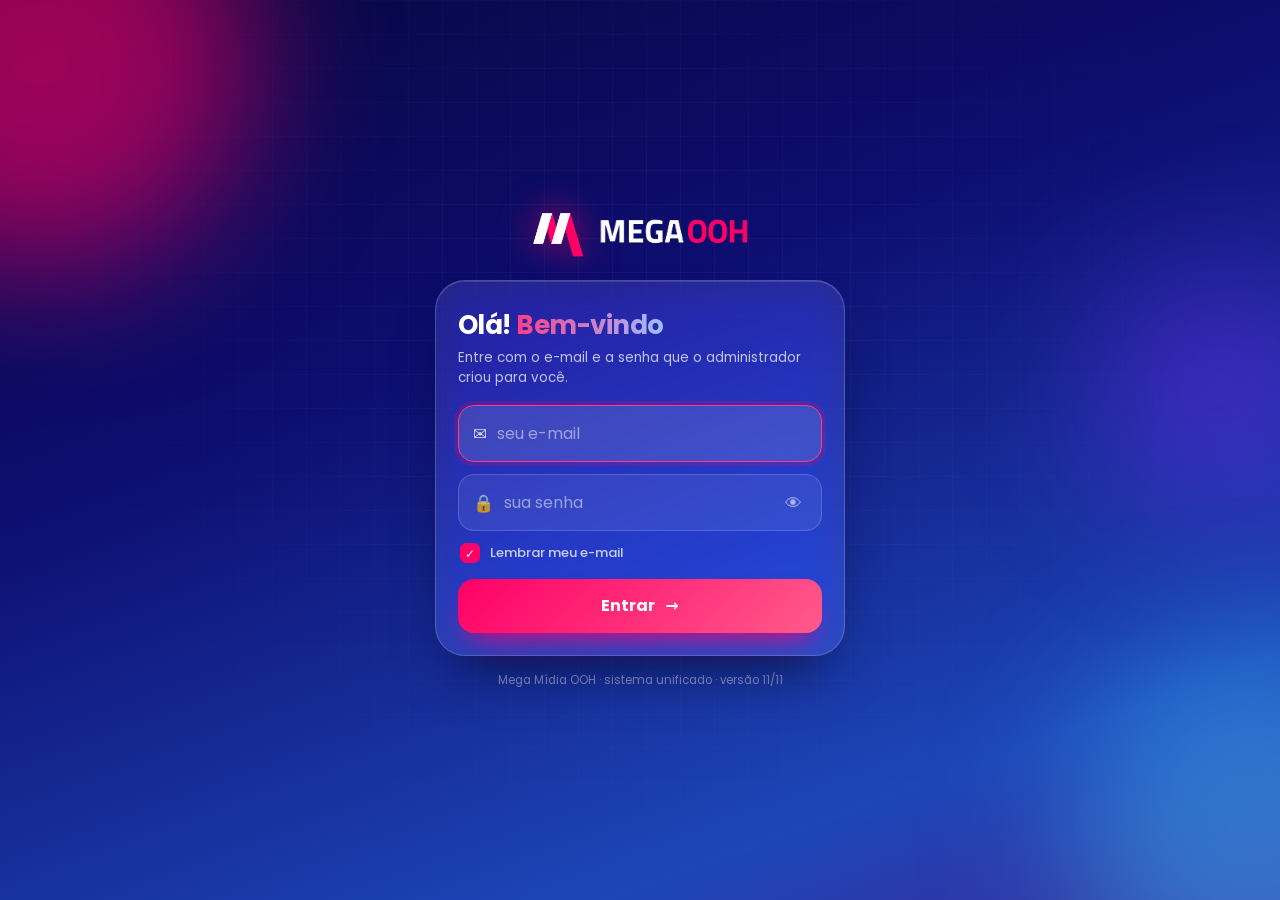
==== index.html @ a6f5f6f4 "Pontos personalizados (terceiros) na proposta e histórico de protocolos - Comercial: nova aba "Ponto" ====
<!doctype html>
<html lang="pt-BR">
<head>
<meta charset="utf-8">
<meta name="viewport" content="width=device-width,initial-scale=1">
<title>Sistema Mega · Mega Mídia OOH</title>
<link rel="icon" href="core/assets/app/favicon-64.png">
<!-- app no celular (instalar na tela de início) -->
<link rel="manifest" href="manifest.webmanifest">
<meta name="theme-color" content="#0a0a55">
<meta name="mobile-web-app-capable" content="yes">
<meta name="apple-mobile-web-app-capable" content="yes">
<meta name="apple-mobile-web-app-status-bar-style" content="black">
<meta name="apple-mobile-web-app-title" content="Mega">
<link rel="apple-touch-icon" href="core/assets/app/apple-touch-icon.png">
<link rel="stylesheet" href="core/app.css?v=20261110a">
<link rel="stylesheet" href="core/casca.css?v=20261112d">
<link rel="stylesheet" href="core/admin.css?v=20261112d">
<link rel="stylesheet" href="core/avisos.css?v=20261112a">
<link rel="stylesheet" href="core/protocolo.css?v=20261112b">
</head>
<body>
<div id="app"></div>
<div id="aviso" class="aviso" role="status"></div>

<!-- 1) configuração única (URL e chave do Supabase) -->
<script src="config.js?v=20261109n"></script>
<!-- 2) biblioteca do Supabase (um único cliente, compartilhado com os módulos) -->
<script src="core/vendor/supabase.js?v=20261109n"></script>
<!-- 3) quem pode ver o quê -->
<script src="core/permissoes.js?v=20261112f"></script>
<!-- 4) casca: login, interface de cada perfil, ponte com os módulos -->
<script src="core/admin.js?v=20261112f"></script>
<script src="core/casca.js?v=20261112g"></script>
<script src="core/backup.js?v=20261109n"></script>
<script src="core/usuarios.js?v=20261110m"></script>
<script>MEGA.iniciar();</script>
<script src="core/app.js?v=20261110a"></script>
<script src="core/avisos.js?v=20261112a"></script>
<script src="core/protocolo.js?v=20261112b"></script>
</body>
</html>
---- core/app.css ----
/* Convite para instalar o app (só aparece no celular, fora do app) */
.app-convite{position:fixed;left:12px;right:12px;bottom:calc(12px + env(safe-area-inset-bottom,0px));z-index:99999;display:flex;align-items:center;gap:12px;padding:12px 12px 12px 12px;border-radius:20px;color:#fff;
  background:linear-gradient(135deg,#10107af2,#3a2a9af2);border:1px solid #ffffff40;box-shadow:0 22px 48px -14px #00003dcc;-webkit-backdrop-filter:blur(16px);backdrop-filter:blur(16px);
  font-family:Poppins,system-ui,sans-serif;animation:appConv .3s ease}
@keyframes appConv{from{opacity:0;transform:translateY(16px)}to{opacity:1;transform:none}}
.app-convite img{width:46px;height:46px;border-radius:13px;flex:none}
.app-convite .txt{flex:1;min-width:0;line-height:1.35}
.app-convite b{display:block;font-size:14px}
.app-convite small{display:block;font-size:12px;color:#ffffffc8}
.app-convite small b{display:inline;font-size:12px;color:#fff}
.app-convite .ico-share{display:inline-grid;place-items:center;width:18px;height:18px;border-radius:5px;background:#ffffff26;font-size:11px}
.app-convite button{border:0;cursor:pointer;font-family:inherit}
.app-convite .ok{background:#ff0066;color:#fff;border-radius:12px;padding:9px 14px;font-weight:700;font-size:13px;flex:none}
.app-convite .x{background:transparent;color:#ffffffa0;font-size:22px;padding:2px 4px;flex:none}
---- core/casca.css ----
/* Casca do Sistema Mega: login, barra do administrador e área dos módulos */
@font-face { font-family: Poppins; font-weight: 400; src: url('assets/fonts/Poppins-Regular.ttf'); }
@font-face { font-family: Poppins; font-weight: 500; src: url('assets/fonts/Poppins-Medium.ttf'); }
@font-face { font-family: Poppins; font-weight: 700; src: url('assets/fonts/Poppins-Bold.ttf'); }

:root {
  color-scheme: light;
  --navy: #000066;
  --navy2: #00003d;
  --pink: #ff0066;
  --pink-d: #e0005a;
  --paper: #f3f3f9;
  --ink: #16164a;
  --mid: #666687;
  --line: #e3e2ee;
  --ok: #14835a;
  --bad: #c4003f;
  --barra: 54px;
  --sans: Poppins, 'Segoe UI', system-ui, sans-serif;
}

* { box-sizing: border-box; }
html, body { height: 100%; margin: 0; }
#app { min-height: 100%; }
body { font: 14px/1.45 var(--sans); color: var(--ink); background: var(--paper); }
button, input { font: inherit; color: inherit; }
[hidden] { display: none !important; }

/* ---------- aviso (toast) ---------- */
.aviso {
  position: fixed; left: 50%; bottom: 22px; transform: translate(-50%, 20px);
  background: var(--navy2); color: #fff; padding: 10px 18px; border-radius: 10px;
  opacity: 0; pointer-events: none; transition: .25s; z-index: 9999; max-width: 90vw;
}
.aviso.on { opacity: 1; transform: translate(-50%, 0); }
.aviso.err { background: var(--bad); }

/* ---------- login ---------- */
.login {
  min-height: 100vh; display: grid; place-items: center; padding: 24px;
  background: linear-gradient(180deg, #f6f6fc 0%, #ecebf7 100%);
}
.login .cartao {
  width: 100%; max-width: 400px; background: #fff; border-radius: 18px; padding: 36px 34px 32px;
  box-shadow: 0 10px 40px #00006612, 0 1px 3px #0000000d;
}
.login .cartao > img { display: block; width: 150px; margin: 0 auto 26px; }
.login form { width: 100%; }
.login h1 { font-size: 20px; margin: 0 0 4px; text-align: center; }
.login .sub { color: var(--mid); margin: 0 0 18px; text-align: center; font-size: 13px; }
.login label { display: block; font-weight: 500; font-size: 13px; margin: 14px 0 5px; }
.login input[type=email], .login input[type=password], .login input[type=text] {
  width: 100%; padding: 11px 13px; border: 1px solid var(--line); border-radius: 10px; background: #fff;
}
.login input:focus { outline: 0; border-color: var(--pink); box-shadow: 0 0 0 3px #ff006622; }
.login .lembrar { display: flex; gap: 8px; align-items: center; margin-top: 12px; color: var(--mid); font-size: 13px; }
.login .lembrar input { accent-color: var(--pink); }
.btn {
  border: 0; border-radius: 10px; padding: 11px 18px; font-weight: 700; cursor: pointer;
  background: var(--pink); color: #fff; transition: background .15s, transform .06s;
}
.btn:hover { background: var(--pink-d); }
.btn:active { transform: scale(.98); }
.btn[disabled] { opacity: .6; cursor: wait; }
.btn.cinza { background: #fff; color: var(--ink); border: 1px solid var(--line); }
.btn.cinza:hover { background: var(--paper); }
.login .btn { width: 100%; margin-top: 20px; }
.erro { color: var(--bad); background: #fff0f4; border-radius: 10px; padding: 10px 12px; margin-top: 14px; font-size: 13px; }
.ok-msg { color: var(--ok); }

/* atalhos do ambiente de testes */
.teste-box {
  margin-top: 26px; padding: 14px; border: 1px dashed #b9b6d8; border-radius: 12px; background: #faf9ff;
}
.teste-box b { display: block; font-size: 12px; text-transform: uppercase; letter-spacing: .06em; color: var(--mid); margin-bottom: 10px; }
.teste-box .grade { display: grid; grid-template-columns: 1fr 1fr; gap: 8px; }
.teste-box button {
  border: 1px solid var(--line); background: #fff; border-radius: 10px; padding: 10px; cursor: pointer;
  text-align: left; line-height: 1.25;
}
.teste-box button:hover { border-color: var(--pink); }
.teste-box button small { display: block; color: var(--mid); font-size: 11px; }

/* ---------- telas de aviso (pendente, bloqueado, erro) ---------- */
.cartao-central { min-height: 100vh; display: grid; place-items: center; padding: 24px; }
.cartao-central .cartao {
  background: #fff; border-radius: 16px; padding: 32px; max-width: 460px; width: 100%;
  box-shadow: 0 8px 30px #00006614; text-align: center;
}
.cartao-central img { width: 130px; margin-bottom: 16px; }
.cartao-central h1 { font-size: 20px; margin: 0 0 8px; }
.cartao-central p { color: var(--mid); margin: 0 0 18px; }
.cartao-central .acoes { display: flex; gap: 8px; justify-content: center; flex-wrap: wrap; }

/* ---------- interface do administrador ---------- */
.barra {
  position: fixed; inset: 0 0 auto 0; height: var(--barra); background: var(--navy); color: #fff;
  display: flex; align-items: center; gap: 6px; padding: 0 14px; z-index: 50;
}
.barra .marca { height: 26px; margin-right: 10px; cursor: pointer; }
.barra .itens { display: flex; gap: 4px; flex: 1; overflow-x: auto; }
.barra .itens::-webkit-scrollbar { display: none; }
.barra .item {
  background: transparent; border: 0; color: #cfcff2; padding: 8px 14px; border-radius: 99px;
  cursor: pointer; font-weight: 500; white-space: nowrap;
}
.barra .item:hover { background: #ffffff1c; color: #fff; }
.barra .item.on { background: var(--pink); color: #fff; }
.barra .sep { width: 1px; height: 22px; background: #ffffff33; margin: 0 6px; flex: none; }
.barra .eu { display: flex; align-items: center; gap: 10px; font-size: 12px; white-space: nowrap; }
.barra .eu .selo { background: #ffffff22; border-radius: 99px; padding: 3px 10px; font-weight: 700; }
.barra .sair { background: transparent; border: 1px solid #ffffff55; color: #fff; border-radius: 8px; padding: 6px 12px; cursor: pointer; }
.barra .sair:hover { background: #ffffff22; }

.palco { position: fixed; inset: 0; }
.com-barra .palco { top: var(--barra); }
.painel { position: absolute; inset: 0; background: var(--paper); }
.painel { transition: opacity .2s ease, transform .2s ease, visibility 0s; }
.painel.fora { visibility: hidden; opacity: 0; transform: translateY(6px); pointer-events: none; transition: opacity .15s ease, transform .15s ease, visibility 0s linear .15s; }
@media (prefers-reduced-motion: reduce) { .painel, .painel.fora { transition: none; transform: none; } }
.painel iframe { width: 100%; height: 100%; border: 0; display: block; background: var(--paper); }
.painel .carregando {
  position: absolute; inset: 0; display: grid; place-items: center; color: var(--mid); pointer-events: none;
}
.painel.pronto .carregando { display: none; }

/* áreas da casca (backup) */
.area { padding: 28px; overflow: auto; }
.area .conteudo { max-width: 860px; margin: 0 auto; }
.area h1 { font-size: 22px; margin: 0 0 4px; }
.area .sub { color: var(--mid); margin: 0 0 22px; }
.area .caixa { color: var(--ink); background: #fff; border: 1px solid var(--line); border-radius: 14px; padding: 20px; margin-bottom: 16px; }
.area .caixa h2 { font-size: 15px; margin: 0 0 6px; }
.area .caixa p { margin: 0 0 12px; color: var(--mid); }
.area table { border-collapse: collapse; width: 100%; margin: 10px 0 14px; }
.area td { color: var(--ink); }
.area td, .area th { padding: 7px 10px; border-bottom: 1px solid var(--line); text-align: left; }
.area th { color: var(--mid); font-weight: 500; font-size: 12px; text-transform: uppercase; letter-spacing: .04em; }
.area td.n { text-align: right; font-variant-numeric: tabular-nums; }
.area code { background: var(--paper); padding: 1px 6px; border-radius: 6px; }

/* faixa fixa do ambiente de testes */
.faixa-teste {
  position: fixed; right: 14px; bottom: 14px; z-index: 9000; display: flex; gap: 8px; align-items: center;
  background: #1b1f7a; color: #fff; border-radius: 99px; padding: 6px 8px 6px 14px; font-size: 12px;
  box-shadow: 0 4px 16px #0004;
}
.faixa-teste button { border: 0; border-radius: 99px; padding: 6px 12px; cursor: pointer; background: var(--pink); color: #fff; font-weight: 700; }

/* menu do celular (escondido no computador) */
.barra .menu-m { display: none; }
.folha { display: none; }

/* Início do administrador */
.area .conteudo.inicio { max-width: 760px; padding-top: 6vh; }
.topo-inicio { text-align: center; margin-bottom: 34px; }
.topo-inicio .sau { font-size: 18px; color: var(--mid); }
.topo-inicio .relogio { font-size: 76px; line-height: 1.05; font-weight: 400; letter-spacing: -.03em; color: var(--navy); margin: 6px 0 2px; font-variant-numeric: tabular-nums; }
.topo-inicio .data { font-size: 16px; color: var(--mid); }
.conteudo.inicio.um .atalhos { grid-template-columns: minmax(0, 420px); justify-content: center; }
/* estilo escuro (azul Mega) */
.painel.inicio-escuro { background: linear-gradient(160deg, var(--navy2), var(--navy) 75%); }
.inicio-escuro .topo-inicio .sau, .inicio-escuro .topo-inicio .data { color: #ffffffb3; }
.inicio-escuro .topo-inicio .relogio { color: #fff; }
.inicio-escuro .atalho { background: #ffffff12; border-color: #ffffff26; color: #fff; }
.inicio-escuro .atalho:hover { background: #ffffff1f; border-color: var(--pink); box-shadow: none; }
.inicio-escuro .atalho .bolinha { background: var(--pink); }
.inicio-escuro .atalho .txt small, .inicio-escuro .atalho .seta { color: #ffffffb3; }
.atalhos { display: grid; grid-template-columns: 1fr 1fr; gap: 14px; }
.atalho {
  display: flex; align-items: center; gap: 14px; text-align: left; cursor: pointer;
  background: #fff; border: 1px solid var(--line); border-radius: 16px; padding: 18px 18px;
  transition: border-color .15s, box-shadow .15s, transform .06s;
}
.atalho:hover { border-color: var(--pink); box-shadow: 0 6px 22px #00006614; }
.atalho:active { transform: scale(.99); }
.atalho .bolinha {
  flex: none; width: 44px; height: 44px; border-radius: 12px; display: grid; place-items: center;
  background: var(--navy); color: #fff; font-weight: 700; font-size: 18px;
}
.atalho .txt { flex: 1; min-width: 0; }
.atalho .txt b { display: block; font-size: 16px; }
.atalho .txt small { display: block; color: var(--mid); font-size: 12.5px; line-height: 1.35; margin-top: 2px; }
.atalho .seta { color: var(--mid); font-size: 24px; line-height: 1; }

@media (max-width: 800px) {
  .barra { padding: 0 12px; }
  .barra .itens, .barra .eu { display: none; }
  .barra .menu-m {
    display: flex; align-items: center; gap: 8px; margin-left: auto; background: #ffffff1c; color: #fff;
    border: 0; border-radius: 99px; padding: 8px 16px; font-weight: 700; cursor: pointer;
  }
  .barra .menu-m .chev { font-size: 11px; opacity: .8; transition: transform .15s; }
  .barra .menu-m[aria-expanded=true] .chev { transform: rotate(180deg); }
  .folha {
    display: block; position: fixed; top: var(--barra); left: 0; right: 0; z-index: 60; background: #fff;
    border-radius: 0 0 18px 18px; padding: 8px 10px 12px; box-shadow: 0 18px 40px #00003d55;
  }
  .folha[hidden] { display: none; }
  .folha .opcao {
    display: block; width: 100%; text-align: left; background: transparent; border: 0; cursor: pointer;
    padding: 12px 14px; border-radius: 12px;
  }
  .folha .opcao b { display: block; font-size: 15px; }
  .folha .opcao small { display: block; color: var(--mid); font-size: 12px; margin-top: 1px; }
  .folha .opcao.on { background: #ff00661a; }
  .folha .opcao.on b { color: var(--pink-d); }
  .folha .linha { height: 1px; background: var(--line); margin: 6px 6px; }
  .folha .quem { color: var(--mid); font-size: 12px; padding: 6px 14px 2px; }
  .folha .sair-m b { color: var(--bad); }
  .area { padding: 20px 16px; }
  .atalhos { grid-template-columns: 1fr; }
  .area .conteudo.inicio { padding-top: 3vh; }
  .topo-inicio { margin-bottom: 24px; }
  .topo-inicio .relogio { font-size: 56px; }
  .topo-inicio .data { font-size: 15px; }
  .login { padding: 16px; }
  .login .cartao { padding: 28px 22px; }
  .barra .eu .nome { display: none; }
}

.versao { margin-top: 14px; text-align: center; font-size: 11px; color: #9a9ab5; }

/* cidade e temperatura (boas-vindas e início) */
.bv-local, .ini-local { opacity: 0; transition: opacity .5s ease; }
.bv-local.ok, .ini-local.ok { opacity: 1; }
.bv-local { margin-top: 10px; font-size: 14px; color: #ffffffd9; font-weight: 500; }
.ini-local { margin-top: 6px; font-size: 14px; opacity: 0; }
.ini-local.ok { opacity: .85; }

/* ===== login em vidro · opção A ===== */
.login { position: relative; overflow: hidden; min-height: 100vh; min-height: 100dvh; display: grid; place-items: center; padding: 22px 18px calc(env(safe-area-inset-bottom) + 22px); color: #fff;
  background: linear-gradient(160deg, #07073f 0%, #0d0d70 38%, #1d46b8 82%, #3a2a9a 100%); }
.lg-bl { position: absolute; border-radius: 50%; filter: blur(70px); pointer-events: none; }
.lg-bl.b1 { width: 420px; height: 420px; left: -170px; top: -150px; background: #ff006699; animation: lgf 8s ease-in-out infinite alternate; }
.lg-bl.b2 { width: 380px; height: 380px; right: -170px; bottom: -130px; background: #38bdf877; animation: lgf 9s ease-in-out infinite alternate-reverse; }
.lg-bl.b3 { width: 240px; height: 240px; right: -60px; top: 30%; background: #7a2bff66; animation: lgf 7s ease-in-out infinite alternate; }
@keyframes lgf { to { transform: translate(40px, 30px) scale(1.12); } }
.lg-grade { position: absolute; inset: 0; pointer-events: none; background-image: linear-gradient(#ffffff0a 1px, transparent 1px), linear-gradient(90deg, #ffffff0a 1px, transparent 1px); background-size: 34px 34px;
  mask-image: radial-gradient(circle at 50% 35%, #000 0, transparent 75%); -webkit-mask-image: radial-gradient(circle at 50% 35%, #000 0, transparent 75%); }
.lg-in { position: relative; z-index: 1; width: 100%; max-width: 410px; }
.mg-logo { display: flex; align-items: center; justify-content: center; gap: 10px; margin-bottom: 22px; animation: bvin .7s cubic-bezier(.2,.8,.2,1) both; }
.mg-logo .m { height: 46px; width: auto; filter: drop-shadow(0 0 18px #ff0066aa); }
.mg-logo .p { height: 36px; width: auto; }
.login .cartao { max-width: none; border-radius: 30px; padding: 26px 22px 22px; background: #ffffff1c; border: 1px solid #ffffff40; color: #fff;
  backdrop-filter: blur(24px) saturate(150%); -webkit-backdrop-filter: blur(24px) saturate(150%); box-shadow: 0 30px 60px -26px #00001fcc; animation: bvin .7s .1s cubic-bezier(.2,.8,.2,1) both; }
.login .cartao.treme { animation: lgtreme .4s; }
@keyframes lgtreme { 20%, 60% { transform: translateX(-7px); } 40%, 80% { transform: translateX(7px); } }
@keyframes bvin { from { opacity: 0; transform: translateY(18px) scale(.96); } }
.login h1 { margin: 0; font-size: 26px; letter-spacing: -.02em; text-align: left; color: #fff; }
.login h1 i { font-style: normal; background: linear-gradient(90deg, #ff3d86, #9cc0ff); -webkit-background-clip: text; background-clip: text; color: transparent; }
.login .sub { color: #ffffffb8; font-size: 13.5px; margin: 4px 0 18px; text-align: left; }
.login .campo { display: flex; align-items: center; gap: 10px; background: #ffffff14; border: 1px solid #ffffff3d; border-radius: 16px; padding: 0 8px 0 14px; margin: 0 0 12px; transition: border-color .15s, box-shadow .15s, background .15s; cursor: text; }
.login .campo:focus-within { border-color: #ff3d86; box-shadow: 0 0 0 4px #ff006630; background: #ffffff1f; }
.login .campo .ico { font-size: 17px; opacity: .8; flex: none; }
.login .campo input { flex: 1; min-width: 0; border: 0 !important; background: transparent !important; color: #fff !important; padding: 15px 0 !important; font: 500 16px Poppins, system-ui, sans-serif; outline: 0; box-shadow: none !important; }
.login .campo input::placeholder { color: #ffffff80; font-weight: 400; }
/* preenchimento automático do navegador (Chrome/Edge/Safari): sem o fundo branco/azul-claro, texto branco */
.login .campo input:-webkit-autofill, .login .campo input:-webkit-autofill:hover, .login .campo input:-webkit-autofill:focus, .login .campo input:-webkit-autofill:active {
  -webkit-text-fill-color: #fff !important; caret-color: #fff; -webkit-box-shadow: 0 0 0 1000px transparent inset !important; box-shadow: 0 0 0 1000px transparent inset !important;
  transition: background-color 99999s ease-out 0s, color 99999s ease-out 0s !important; background-clip: text !important; }
.login .campo input:autofill { -webkit-text-fill-color: #fff !important; transition: background-color 99999s ease-out 0s !important; }
.login .olho { flex: none; border: 0; background: transparent; color: #fff; opacity: .6; font-size: 17px; width: 40px; height: 40px; border-radius: 12px; cursor: pointer; }
.login .olho.on { opacity: 1; background: #ffffff1f; }
.login .lembrar { display: flex; align-items: center; gap: 10px; margin: 6px 2px 16px; color: #ffffffc0; font-size: 13px; cursor: pointer; user-select: none; }
.login .lembrar input { position: absolute; opacity: 0; width: 1px; height: 1px; }
.login .lembrar .caixa { width: 20px; height: 20px; border-radius: 6px; border: 1.5px solid #ffffff80; display: grid; place-items: center; flex: none; transition: .15s; }
.login .lembrar input:checked + .caixa { background: #ff0066; border-color: #ff0066; }
.login .lembrar input:checked + .caixa::after { content: '✓'; font-size: 12px; font-weight: 700; color: #fff; }
.login .lembrar input:focus-visible + .caixa { box-shadow: 0 0 0 3px #ff006655; }
.login .erro { background: #ff4d8d26; color: #ffd0e0; border: 1px solid #ff4d8d66; border-radius: 12px; margin: 0 0 12px; }
.login .btn { width: 100%; margin: 0; display: flex; align-items: center; justify-content: center; gap: 10px; border-radius: 16px; padding: 15px; font-size: 16px; background: linear-gradient(135deg, #ff0066, #ff5a8c); box-shadow: 0 14px 28px -12px #ff0066; }
.login .btn:hover { background: linear-gradient(135deg, #ff1a77, #ff6d99); }
.login .btn .seta { transition: transform .2s; }
.login .btn:hover .seta { transform: translateX(4px); }
.login .versao { margin-top: 16px; text-align: center; font-size: 11.5px; color: #ffffff80; }
.login .teste-box { margin-top: 18px; background: #00003d55; border: 1px dashed #ffffff4d; color: #fff; }
.login .teste-box b { color: #ffffffb8; }
.login .teste-box .grade button { background: #ffffff14; border-color: #ffffff33; color: #fff; }
.login .teste-box .grade small { color: #ffffffa0; }

/* ===== ao entrar: logo animada + boas-vindas (+ demandas do motoboy) ===== */
.bv { position: fixed; inset: 0; z-index: 99990; display: flex; flex-direction: column; align-items: center; justify-content: center; padding: 22px; overflow: hidden; color: #fff; text-align: center; transition: opacity .45s ease, transform .45s ease; }
.bv.sai { opacity: 0; transform: scale(1.03); pointer-events: none; }
.bv-bg { position: absolute; inset: 0; background: linear-gradient(160deg, #07073f 0%, #0d0d70 38%, #1d46b8 82%, #3a2a9a 100%); }
.bv-bg::before, .bv-bg::after { content: ''; position: absolute; border-radius: 50%; filter: blur(70px); }
.bv-bg::before { width: 60vmax; height: 60vmax; left: -22vmax; top: -22vmax; background: #ff006688; animation: lgf 8s ease-in-out infinite alternate; }
.bv-bg::after { width: 55vmax; height: 55vmax; right: -20vmax; bottom: -22vmax; background: #38bdf866; animation: lgf 9s ease-in-out infinite alternate-reverse; }
.bv-top { position: relative; display: flex; flex-direction: column; align-items: center; transition: transform .8s cubic-bezier(.2,.8,.2,1); }
.bv-mk { position: relative; width: 120px; height: 120px; display: grid; place-items: center; margin-bottom: 16px; }
.bv-mk::before, .bv-mk::after { content: ''; position: absolute; border-radius: 50%; border: 2px solid #ff3d86; opacity: 0; animation: bvring 1.4s .35s ease-out both; inset: 0; }
.bv-mk::after { inset: -14px; border-color: #7aa7ff; animation-delay: .55s; }
@keyframes bvring { 0% { transform: scale(.4); opacity: .9; } 100% { transform: scale(1.5); opacity: 0; } }
.bv-mk img { width: 96px; height: auto; filter: drop-shadow(0 0 22px #ff0066bb); animation: bvmk .9s cubic-bezier(.2,1.4,.3,1) both; }
@keyframes bvmk { 0% { transform: scale(.2) rotate(-25deg); opacity: 0; } 100% { transform: none; opacity: 1; } }
.bv-pl { height: 34px; width: auto; clip-path: inset(0 100% 0 0); animation: bvwipe .7s .7s cubic-bezier(.6,0,.2,1) both; }
@keyframes bvwipe { to { clip-path: inset(0 0 0 0); } }
.bv-sau { font-size: 24px; font-weight: 700; margin-top: 22px; opacity: 0; animation: bvup .5s 1.3s ease both; }
.bv-sau i { font-style: normal; background: linear-gradient(90deg, #ff3d86, #9cc0ff); -webkit-background-clip: text; background-clip: text; color: transparent; }
.bv-hora { font-size: clamp(54px, 16vw, 68px); font-weight: 700; letter-spacing: -.03em; line-height: 1; margin-top: 8px; opacity: 0; animation: bvup .5s 1.55s ease both; }
.bv-data { font-size: 14.5px; color: #ffffffc8; margin-top: 6px; opacity: 0; animation: bvup .5s 1.75s ease both; }
@keyframes bvup { from { opacity: 0; transform: translateY(14px); } to { opacity: 1; transform: none; } }
.bv-barra { position: relative; width: 200px; height: 3px; border-radius: 3px; background: #ffffff29; margin-top: 26px; overflow: hidden; }
.bv-barra i { display: block; height: 100%; background: linear-gradient(90deg, #ff0066, #7aa7ff); transform-origin: left; animation: bvb 2.5s linear both; }
@keyframes bvb { from { transform: scaleX(0); } }
.bv.fase2 .bv-top { transform: translateY(-120px) scale(.78); }
.bv-dem { position: absolute; left: 16px; right: 16px; bottom: calc(env(safe-area-inset-bottom) + 22px); max-width: 480px; margin: 0 auto; border-radius: 28px; padding: 18px 16px 16px; text-align: left;
  background: #ffffff1c; border: 1px solid #ffffff40; backdrop-filter: blur(24px) saturate(150%); -webkit-backdrop-filter: blur(24px) saturate(150%); box-shadow: 0 30px 60px -26px #00001fcc;
  transform: translateY(130%); transition: transform .8s cubic-bezier(.2,.8,.2,1); }
.bv.fase2 .bv-dem { transform: none; }
.bv-dem small { font-size: 11.5px; letter-spacing: .08em; color: #ffb3cf; font-weight: 700; }
.bv-dem h3 { margin: 2px 0 12px; font-size: 19px; }
.bv-dem .g { display: grid; grid-template-columns: 1fr 1fr; gap: 10px; }
.bv-dem .k { border-radius: 18px; padding: 12px; background: #ffffff14; border: 1px solid #ffffff33; }
.bv-dem .k b { display: block; font-size: 32px; line-height: 1; letter-spacing: -.02em; margin-bottom: 4px; }
.bv-dem .k span { font-size: 12px; color: #ffffffc0; }
.bv-dem .k.p b { color: #ff6b9e; }
.bv-dem .k.a { background: #ff00662e; border-color: #ff006688; }
.bv-dem .k.a.zero { background: #ffffff14; border-color: #ffffff33; }
.bv-dem .k.r b { color: #ffc46b; }
.bv-dem .go { width: 100%; margin-top: 14px; border: 0; border-radius: 16px; padding: 15px; font: 700 16px Poppins, system-ui, sans-serif; color: #fff; cursor: pointer; background: linear-gradient(135deg, #ff0066, #ff5a8c); box-shadow: 0 14px 28px -12px #ff0066; }
.bv.fase2 .bv-dem .go { animation: bvpulso 1.6s 1.2s ease-in-out infinite; }
@keyframes bvpulso { 0%, 100% { box-shadow: 0 14px 28px -12px #ff0066; } 50% { box-shadow: 0 0 0 8px #ff006633, 0 14px 34px -8px #ff0066; } }
@media (max-height: 640px) { .bv.fase2 .bv-top { transform: translateY(-150px) scale(.62); } }
/* animações da marca: sempre ligadas (mesmo com "efeitos de animação" desligados no sistema) */

/* rastro "cometa" que acompanha o mouse (fica atrás do cartão de vidro) */
.lg-luz { position: absolute; inset: 0; pointer-events: none; z-index: 0; opacity: 0; transition: opacity .6s; }
.login.mouse .lg-luz { opacity: 1; }
.lg-luz canvas { position: absolute; inset: 0; width: 100%; height: 100%; }
.login .lg-in { position: relative; z-index: 2; }

/* abertura depois do login */
.login.saindo .cartao form > * { animation: lgCampo .38s cubic-bezier(.5,0,.3,1) forwards; }
.login.saindo .cartao form > *:nth-child(2) { animation-delay: .03s; } .login.saindo .cartao form > *:nth-child(3) { animation-delay: .06s; }
.login.saindo .cartao form > *:nth-child(4) { animation-delay: .09s; } .login.saindo .cartao form > *:nth-child(5) { animation-delay: .12s; }
.login.saindo .cartao form > *:nth-child(6), .login.saindo .cartao form > *:nth-child(7) { animation-delay: .15s; }
@keyframes lgCampo { to { opacity: 0; transform: translateY(14px); filter: blur(4px); } }
.login.saindo .cartao { animation: lgCartao .5s .18s cubic-bezier(.5,0,.3,1) forwards; }
@keyframes lgCartao { to { opacity: 0; transform: scale(.94); filter: blur(8px); } }
.login.saindo .mg-logo, .login.saindo .versao, .login.saindo .teste-box, .login.saindo .lg-luz { animation: lgSome .4s forwards; }
@keyframes lgSome { to { opacity: 0; } }
.lg-intro { position: fixed; inset: 0; z-index: 50; overflow: hidden; pointer-events: none; }
.li-fundo { position: absolute; inset: 0; background: radial-gradient(circle at 50% 50%, #1a0b5e, #05052e 70%); opacity: 0; animation: liFundo 2.45s ease forwards; }
@keyframes liFundo { 0% { opacity: 0; } 14% { opacity: 1; } 82% { opacity: 1; } 100% { opacity: 0; } }
.li-halo { position: absolute; left: 50%; top: 50%; width: 900px; height: 900px; margin: -450px 0 0 -450px; border-radius: 50%;
  background: radial-gradient(circle, #ff3d8659, #ff3d8614 40%, transparent 65%); opacity: 0; transform: scale(.2); animation: liHalo 2.45s ease-out forwards; }
@keyframes liHalo { 0% { opacity: 0; transform: scale(.2); } 35% { opacity: 1; transform: scale(1); } 70% { opacity: .8; } 100% { opacity: 0; transform: scale(1.1); } }
.li-m { position: absolute; left: 50%; top: 50%; width: 130px; transform: translate(-50%, -62%); opacity: 0; animation: liM 2.45s ease-in-out forwards; }
@keyframes liM {
  0% { opacity: 0; transform: translate(-50%, -62%) scale(1.25); filter: brightness(3) blur(10px) drop-shadow(0 0 40px #ff3d86); }
  35% { opacity: 1; transform: translate(-50%, -62%) scale(1); filter: brightness(1.6) blur(0) drop-shadow(0 0 40px #ff3d86); }
  72% { opacity: 1; transform: translate(-50%, -62%) scale(1); filter: brightness(1) blur(0) drop-shadow(0 0 24px #ff0066aa); }
  100% { opacity: 0; transform: translate(-50%, -62%) scale(1.15); filter: blur(12px) drop-shadow(0 0 24px #ff0066aa); } }
.li-p { position: absolute; left: 50%; top: calc(50% + 46px); height: 40px; transform: translateX(-50%); clip-path: inset(0 100% 0 0); animation: liP 2.45s ease forwards; }
@keyframes liP { 0%, 30% { clip-path: inset(0 100% 0 0); opacity: 1; } 56% { clip-path: inset(0 0 0 0); opacity: 1; filter: blur(0); } 76% { clip-path: inset(0 0 0 0); opacity: 1; } 100% { clip-path: inset(0 0 0 0); opacity: 0; filter: blur(10px); } }
@media (max-width: 600px) { .li-m { width: 104px; } .li-p { height: 32px; top: calc(50% + 36px); } }

@media (max-width: 700px) { input, textarea, select { font-size: 16px !important; } }
/* telas baixas (iPhone com a barra do Safari, iPhone SE): o cartão de demandas não cobre a hora */
@media (max-height: 780px) and (max-width: 700px) {
  .bv.fase2 .bv-top { transform: translateY(-34vh) scale(.62); }
  .bv.fase2 .bv-hora, .bv.fase2 .bv-data, .bv.fase2 .bv-local { opacity: 0 !important; transition: opacity .3s; }
  .bv-dem { padding: 14px 14px 12px; }
  .bv-dem .k { padding: 10px; } .bv-dem .k b { font-size: 26px; }
}
@media (max-height: 600px) { .bv.fase2 .bv-top { transform: translateY(-38vh) scale(.5); } .bv-dem h3 { font-size: 16px; } }
/* enquanto a abertura/boas-vindas está na tela, o convite "Instale o app" espera */
body:has(.bv:not(.sai)) .app-convite, body:has(.lg-intro) .app-convite { opacity: 0; pointer-events: none; transform: translateY(20px); }
.app-convite { transition: opacity .4s, transform .4s; }

/* boas-vindas: o "M" acende com um clarão e "MEGA OOH" se escreve (mesmo efeito ao entrar e ao reabrir já logado) */
.bv-mk::before, .bv-mk::after { display: none !important; }
.bv-mk { width: 130px; height: auto; margin-bottom: 12px; }
.bv-mk img { width: 130px; animation: bvAcende 1.5s ease-in-out both; }
@keyframes bvAcende {
  0% { opacity: 0; transform: scale(1.25); filter: brightness(3) blur(10px) drop-shadow(0 0 40px #ff3d86); }
  45% { opacity: 1; transform: scale(1); filter: brightness(1.6) blur(0) drop-shadow(0 0 40px #ff3d86); }
  100% { opacity: 1; transform: scale(1); filter: brightness(1) blur(0) drop-shadow(0 0 24px #ff0066aa); } }
.bv-pl { clip-path: inset(0 100% 0 0); animation: bvEscreve .7s .55s cubic-bezier(.6,0,.2,1) both; }
@keyframes bvEscreve { to { clip-path: inset(0 0 0 0); } }
.bv-halo { position: absolute; left: 50%; top: 42%; width: 900px; height: 900px; margin: -450px 0 0 -450px; border-radius: 50%; pointer-events: none;
  background: radial-gradient(circle, #ff3d8652, #ff3d8612 40%, transparent 65%); animation: bvHalo 2.4s ease-out both; }
@keyframes bvHalo { 0% { opacity: 0; transform: scale(.2); } 40% { opacity: 1; transform: scale(1); } 100% { opacity: .55; transform: scale(1.05); } }
.bv-sau { animation-delay: 1s !important; } .bv-hora { animation-delay: 1.2s !important; } .bv-data { animation-delay: 1.35s !important; }
@media (max-width: 600px) { .bv-mk, .bv-mk img { width: 104px; } }
@media (max-height: 780px) and (min-width: 701px) { .bv.fase2 .bv-top { transform: translateY(-150px) scale(.7); } }
/* acabamento: bordas mais suaves no login */
.login .cartao { border-color: #ffffff2e; box-shadow: 0 30px 60px -26px #00001fcc, inset 0 1px 0 #ffffff1f; }
.login .campo { border-color: #ffffff2a; }
.bv-dem { border-color: #ffffff2e; }
---- core/admin.css ----
/* =====================================================================
   VISUAL DO ADMINISTRADOR ("vidro", cores Mega) — só vale para .adm
   Dois temas: .tema-vidro (azul Mega, escuro) e .tema-branco (claro e limpo).
   Para trocar, mude ADMIN_TEMA em core/permissoes.js.
   ===================================================================== */
.adm {
  --acento: #ff0066; --acento2: #e0005a;
  position: fixed; inset: 0; overflow: hidden; font-family: var(--sans); color: var(--tx);
}
.adm * { box-sizing: border-box; }

/* ---------- temas ---------- */
.adm.tema-vidro {
  --tx: #fff; --tx2: #ffffffb8; --tx3: #ffffff80;
  --bg: linear-gradient(135deg, #0a0a55 0%, #10107a 40%, #1d46b8 80%, #3a2a9a 100%);
  --vidro: #ffffff1f; --vidro2: #ffffff14; --borda: #ffffff3d; --sombra: 0 18px 44px -18px #00001f99;
  --trilho: #00001f80; --chip: #ffffff1f; --bom: #6ee7b7; --ruim: #ff7a9c; --linha: #ffffff1f;
  --f1: #ff0066; --f2: #7aa7ff; --f3: #ffffff59; --grade: #ffffff26;
  --blob1: #ff006626; --blob2: #38bdf84d; --btnv: #ffffff24;
}
.adm.tema-branco {
  --tx: #0d0d3f; --tx2: #5d5d83; --tx3: #8b8bab;
  --bg: linear-gradient(135deg, #f7f8fd 0%, #eef0fa 55%, #f6f1f8 100%);
  --vidro: #ffffffb8; --vidro2: #ffffff8a; --borda: #ffffffe6; --sombra: 0 18px 40px -20px #0000661f, 0 1px 0 #fff inset;
  --trilho: #ffffffb3; --chip: #00006610; --bom: #0f9b6c; --ruim: #d6004f; --linha: #0000661a;
  --f1: #ff0066; --f2: #000066; --f3: #c9cbe3; --grade: #00006614;
  --blob1: #ff006626; --blob2: #3b82f633; --btnv: #00006612;
}

/* ---------- fundo com brilhos suaves ---------- */
.adm .fundo { position: absolute; inset: 0; background: var(--bg); }
.adm .fundo::before, .adm .fundo::after {
  content: ''; position: absolute; border-radius: 50%; filter: blur(70px); pointer-events: none;
}
.adm .fundo::before { width: 46vw; height: 46vw; left: -10vw; top: -14vw; background: var(--blob1); animation: flutua 18s ease-in-out infinite alternate; }
.adm .fundo::after { width: 40vw; height: 40vw; right: -8vw; bottom: -12vw; background: var(--blob2); animation: flutua 22s ease-in-out infinite alternate-reverse; }
@keyframes flutua { to { transform: translate(40px, 30px) scale(1.08); } }

/* ---------- barra lateral (trilho) ---------- */
.adm .trilho {
  position: absolute; z-index: 5; left: 12px; top: 12px; bottom: 12px; width: 78px; padding: 14px 8px;
  display: flex; flex-direction: column; align-items: center; gap: 6px;
  background: var(--trilho); border: 1px solid var(--borda); border-radius: 26px;
  -webkit-backdrop-filter: blur(22px) saturate(140%); backdrop-filter: blur(22px) saturate(140%); box-shadow: var(--sombra);
}
.adm .trilho .marca { width: 46px; margin: 2px 0 12px; cursor: pointer; }
.adm.tema-branco .trilho .marca { content: url('assets/logoC.png'); }
.adm .trilho .it {
  width: 62px; padding: 10px 0 8px; border: 0; border-radius: 18px; background: transparent; color: var(--tx2); cursor: pointer;
  display: flex; flex-direction: column; align-items: center; gap: 5px; font-size: 10.5px; font-weight: 500;
  transition: background .18s, color .18s, transform .18s, box-shadow .18s;
}
.adm .trilho .it svg, .adm .trilho .sair-t svg { width: 22px; height: 22px; }
.adm .trilho .it:hover { background: var(--chip); color: var(--tx); transform: translateY(-2px); }
.adm .trilho .it.on { background: var(--acento); color: #fff; box-shadow: 0 10px 22px -8px #ff0066aa; }
.adm .trilho .sep-t { width: 34px; height: 1px; background: var(--linha); margin: 6px 0; }
.adm .trilho .fim { margin-top: auto; display: flex; flex-direction: column; align-items: center; gap: 8px; }
.adm .trilho .avatar { width: 40px; height: 40px; border-radius: 50%; display: grid; place-items: center; font-weight: 700; background: linear-gradient(135deg, var(--acento), #7a2bff); color: #fff; }
.adm .trilho .sair-t { width: 44px; height: 44px; border: 1px solid var(--borda); background: var(--vidro2); color: var(--tx2); border-radius: 14px; cursor: pointer; display: grid; place-items: center; transition: .18s; }
.adm .trilho .sair-t:hover { color: #fff; background: var(--acento); border-color: transparent; }

/* ---------- área onde abrem os módulos ---------- */
.adm .palco { position: absolute; left: 102px; top: 12px; right: 12px; bottom: 12px; border-radius: 26px; overflow: hidden; background: transparent; clip-path: inset(0 round 26px); isolation: isolate; }
.adm .painel { background: transparent; }
.adm .painel iframe { background: transparent; border-radius: 0; }
.adm .painel.area { overflow: auto; padding: 8px 10px 24px 10px; }
.adm .painel .carregando { color: var(--tx2); }

/* ---------- Visão geral ---------- */
.adm-pg { max-width: 1240px; margin: 0 auto; padding: 14px 10px 10px; }
.anim { opacity: 0; transform: translateY(16px); animation: sobe .6s cubic-bezier(.2,.7,.2,1) forwards; animation-delay: var(--d, 0ms); }
@keyframes sobe { to { opacity: 1; transform: none; } }

.adm-cab { position: relative; display: flex; justify-content: space-between; align-items: center; gap: 18px; margin-bottom: 14px; flex-wrap: wrap; padding: 22px 26px; border-radius: 28px; background: var(--vidro); border: 1px solid var(--borda); box-shadow: var(--sombra); -webkit-backdrop-filter: blur(22px) saturate(150%); backdrop-filter: blur(22px) saturate(150%); overflow: hidden; }
.adm-cab::before { content: ''; position: absolute; left: 0; right: 0; top: 0; height: 3px; background: linear-gradient(90deg, #ff0066, #7aa7ff 60%, transparent); opacity: .9; }
.adm-cab::after { content: ''; position: absolute; right: -60px; top: -80px; width: 260px; height: 260px; border-radius: 50%; background: radial-gradient(circle, #ff006640, transparent 65%); pointer-events: none; }
.adm-atalhos { display: flex; gap: 10px; margin: 0 0 14px; flex-wrap: wrap; }
.adm-atalho { display: inline-flex; align-items: center; gap: 10px; border: 1px solid var(--borda); background: var(--vidro2); color: var(--tx); border-radius: 999px; padding: 8px 16px 8px 8px; font: 600 14px var(--sans); cursor: pointer; -webkit-backdrop-filter: blur(14px); backdrop-filter: blur(14px); transition: transform .18s, background .18s; }
.adm-atalho:hover { transform: translateY(-2px); background: var(--vidro); }
.adm-atalho .ai { width: 30px; height: 30px; border-radius: 50%; display: grid; place-items: center; color: #fff; background: linear-gradient(135deg, #ff0066, #7a2bff); }
.adm-atalho .ai svg { width: 16px; height: 16px; }
.adm-sau { color: var(--tx2); font-size: 15px; }
.adm-tit h1 { margin: 2px 0 2px; font-size: 34px; line-height: 1.1; font-weight: 700; letter-spacing: -.02em; }
.adm-data { color: var(--tx2); font-size: 14px; }
.adm-dir { display: flex; align-items: center; gap: 18px; flex-wrap: wrap; }
.adm-hora { font-size: 42px; font-weight: 400; letter-spacing: -.03em; font-variant-numeric: tabular-nums; }
.adm-btns { display: flex; gap: 10px; }
.adm-btn { display: inline-flex; align-items: center; gap: 8px; border: 1px solid var(--borda); border-radius: 14px; padding: 11px 16px; font-weight: 600; cursor: pointer; color: var(--tx); background: var(--btnv); transition: transform .18s, box-shadow .18s, background .18s; }
.adm-btn svg { width: 18px; height: 18px; }
.adm-btn:hover { transform: translateY(-2px); }
.adm-btn.rosa { background: var(--acento); border-color: transparent; color: #fff; box-shadow: 0 12px 24px -10px #ff0066b3; }
.adm-btn.rosa:hover { background: var(--acento2); }

.adm-card {
  position: relative; background: var(--vidro); border: 1px solid var(--borda); border-radius: 24px; box-shadow: var(--sombra);
  -webkit-backdrop-filter: blur(20px) saturate(140%); backdrop-filter: blur(20px) saturate(140%);
  transition: transform .22s cubic-bezier(.2,.7,.2,1), box-shadow .22s;
}
.adm-card:hover { transform: translateY(-5px); }
button.adm-card { text-align: left; color: inherit; font: inherit; cursor: pointer; }

.adm-kpis { display: grid; grid-template-columns: repeat(6, 1fr); gap: 16px; margin-bottom: 16px; }
.kpi { padding: 20px 20px 18px; display: grid; grid-template-columns: 1fr auto; grid-template-areas: 'rot ico' 'val val' 'sub sub'; row-gap: 6px; }
.kpi-ico { grid-area: ico; width: 40px; height: 40px; border-radius: 14px; display: grid; place-items: center; color: #fff; background: linear-gradient(135deg, var(--acento), #7a2bff); }
.kpi.k2 .kpi-ico { background: linear-gradient(135deg, #ff8a00, #ff0066); }
.kpi.k3 .kpi-ico { background: linear-gradient(135deg, #2b6bff, #00b4ff); }
.kpi.k5 .kpi-ico { background: linear-gradient(135deg, #00b894, #2b6bff); }
.kpi.k6 .kpi-ico { background: linear-gradient(135deg, #ffb547, #ff0066); }
.kpi.k4 .kpi-ico { background: linear-gradient(135deg, #7a2bff, #ff0066); }
.kpi-ico svg { width: 20px; height: 20px; }
.kpi-rot { grid-area: rot; color: var(--tx2); font-size: 13.5px; font-weight: 500; align-self: center; }
.kpi-val { grid-area: val; font-size: 44px; line-height: 1; font-weight: 700; letter-spacing: -.03em; font-variant-numeric: tabular-nums; margin-top: 8px; }
.kpi-sub { grid-area: sub; color: var(--tx3); font-size: 12.5px; }
.kpi-sub.bom { color: var(--bom); } .kpi-sub.alerta { color: var(--ruim); } .kpi-sub b { font-weight: 700; }

.adm-linha { display: grid; grid-template-columns: 1.55fr 1fr; gap: 16px; margin-bottom: 16px; }
.adm-linha.dois { grid-template-columns: 1fr 1fr; }
.graf, .ros, .lista { padding: 20px 22px 20px; }
.adm-card header h2 { margin: 0; font-size: 16px; font-weight: 700; }
.adm-card header p { margin: 2px 0 0; color: var(--tx3); font-size: 12.5px; }
.vazio { color: var(--tx3); padding: 26px 4px; font-size: 13.5px; list-style: none; }

.graf-barras { position: relative; height: 230px; margin-top: 14px; }
.graf-barras .gb-grade { position: absolute; left: 0; right: 0; top: 18px; bottom: 28px; display: flex; flex-direction: column; justify-content: space-between; pointer-events: none; }
.graf-barras .gb-grade i { display: block; border-top: 1px dashed var(--grade); }
.graf-barras .gb { position: relative; height: 100%; display: flex; gap: 14px; padding: 0 6px; }
.gb-col { flex: 1; display: flex; flex-direction: column; align-items: center; min-width: 0; }
.gb-trilha { flex: 1; width: 100%; display: flex; align-items: flex-end; justify-content: center; padding-top: 18px; }
.gb-bar { position: relative; width: 62%; max-width: 74px; height: 0; border-radius: 12px 12px 6px 6px; background: var(--f2); opacity: .85; transition: height .9s cubic-bezier(.2,.8,.2,1), filter .2s, opacity .2s; transition-delay: calc(var(--i, 0) * 80ms), 0s, 0s; }
.tema-branco .gb-bar { background: #b7bce6; }
.gb-bar.atual { background: linear-gradient(180deg, #ff3d8b, var(--acento)); opacity: 1; }
.graf-barras.go .gb-bar { height: var(--h); }
.gb-col:hover .gb-bar { opacity: 1; filter: brightness(1.1); }
.gb-bar .val { position: absolute; left: 0; right: 0; top: -22px; text-align: center; font-size: 12.5px; font-weight: 700; color: var(--tx); }
.gb-col .rot { margin-top: 8px; height: 20px; color: var(--tx3); font-size: 12.5px; text-transform: capitalize; }

.ros-corpo { display: flex; align-items: center; gap: 22px; margin-top: 12px; flex-wrap: wrap; }
.ros-graf { position: relative; width: 150px; height: 150px; flex: none; }
.graf-rosca { width: 150px; height: 150px; transform: rotate(-90deg); }
.graf-rosca circle { fill: none; stroke-width: 15; }
.graf-rosca .trilho-r { stroke: var(--grade); }
.graf-rosca .fatia { stroke-linecap: butt; opacity: 0; transition: opacity .7s; transition-delay: calc(var(--i, 0) * 120ms); }
.graf-rosca.go .fatia { opacity: 1; }
.fatia.f1, .leg i.f1 { stroke: var(--f1); background: var(--f1); } .fatia.f2, .leg i.f2 { stroke: var(--f2); background: var(--f2); } .fatia.f3, .leg i.f3 { stroke: var(--f3); background: var(--f3); }
.ros-centro { position: absolute; inset: 0; display: grid; place-content: center; text-align: center; }
.ros-centro b { font-size: 30px; line-height: 1; } .ros-centro span { font-size: 12px; color: var(--tx3); }
.leg { list-style: none; margin: 0; padding: 0; display: grid; gap: 12px; flex: 1; min-width: 150px; }
.leg li { display: flex; align-items: center; gap: 10px; color: var(--tx2); font-size: 14px; }
.leg li b { margin-left: auto; color: var(--tx); }
.leg i { width: 11px; height: 11px; border-radius: 4px; display: inline-block; }

.lst { list-style: none; margin: 12px 0 0; padding: 0; }
.lst li { display: flex; align-items: center; gap: 12px; padding: 12px 0; border-top: 1px solid var(--linha); }
.lst li:first-child { border-top: 0; }
.lst li.vazio { display: block; }
.lst .pto { width: 9px; height: 9px; border-radius: 50%; background: var(--f2); flex: none; box-shadow: 0 0 0 4px #7aa7ff22; }
.lst .pto.ruim { background: var(--ruim); box-shadow: 0 0 0 4px #ff7a9c2b; }
.lst div { min-width: 0; flex: 1; }
.lst b { display: block; font-size: 14px; font-weight: 600; white-space: nowrap; overflow: hidden; text-overflow: ellipsis; }
.lst small { color: var(--tx3); font-size: 12px; }
.chip { flex: none; font-size: 11.5px; padding: 4px 10px; border-radius: 99px; background: var(--chip); color: var(--tx2); }
.chip.ruim { color: var(--ruim); background: #ff7a9c24; font-weight: 600; }

/* ---------- celular: barra de cima + menu (a lateral some) ---------- */
.adm .topo-m { display: none; }
@media (max-width: 800px) {
  .adm .trilho { display: none; }
  .adm .topo-m {
    display: flex; align-items: center; justify-content: space-between; gap: 10px; position: absolute; z-index: 6; left: 8px; right: 8px; top: 8px; height: 50px; padding: 0 8px 0 14px;
    background: var(--trilho); border: 1px solid var(--borda); border-radius: 18px; box-shadow: var(--sombra);
    -webkit-backdrop-filter: blur(20px); backdrop-filter: blur(20px);
  }
  .adm.tema-vidro .topo-m img { width: 66px; } .adm.tema-branco .topo-m img { content: url('assets/logoC.png'); width: 66px; }
  .adm .menu-m { display: flex; align-items: center; gap: 8px; background: var(--acento); color: #fff; border: 0; border-radius: 12px; padding: 8px 14px; font-weight: 700; cursor: pointer; }
  .adm .menu-m .chev { font-size: 10px; transition: transform .15s; } .adm .menu-m[aria-expanded=true] .chev { transform: rotate(180deg); }
  .adm .palco { left: 0; right: 0; bottom: 0; top: 66px; border-radius: 0; clip-path: none; }
  .adm .painel iframe { border-radius: 0; }
  .adm .painel.area { padding: 4px 12px 24px; }
  .adm-pg { padding: 6px 0 0; }
  .adm-tit h1 { font-size: 26px; } .adm-hora { font-size: 34px; }
  .adm-cab { align-items: flex-start; }
  .adm-dir { width: 100%; justify-content: space-between; }
  .adm-btns { width: 100%; } .adm-btn { flex: 1; justify-content: center; }
  .adm-hora { order: -1; }
  .adm-kpis { grid-template-columns: 1fr 1fr; gap: 12px; }
  .adm-kpis .kpi:last-child:nth-child(odd) { grid-column: 1 / -1; }
  .adm-cab { padding: 16px 16px; border-radius: 22px; }
  .adm-atalhos { flex-wrap: nowrap; overflow-x: auto; margin: 0 -2px 12px; padding: 2px; scrollbar-width: none; } .adm-atalho { flex: none; }
  .kpi { padding: 16px 14px; } .kpi-val { font-size: 34px; } .kpi-ico { width: 34px; height: 34px; border-radius: 12px; }
  .adm-linha, .adm-linha.dois { grid-template-columns: 1fr; }
  .ros-corpo { justify-content: center; }
}
/* folha do menu no celular */
.adm .folha { display: none; }
@media (max-width: 800px) {
  .adm .folha { display: block; position: absolute; z-index: 7; left: 8px; right: 8px; top: 66px; padding: 8px; background: var(--trilho); border: 1px solid var(--borda); border-radius: 20px; box-shadow: 0 24px 50px -16px #00001faa; -webkit-backdrop-filter: blur(26px); backdrop-filter: blur(26px); animation: sobe .25s ease both; }
  .adm .folha[hidden] { display: none; }
  .adm .folha .opcao { display: block; width: 100%; text-align: left; background: transparent; border: 0; padding: 12px 14px; border-radius: 14px; cursor: pointer; color: var(--tx); }
  .adm .folha .opcao b { display: block; font-size: 15px; } .adm .folha .opcao small { display: block; color: var(--tx3); font-size: 12px; margin-top: 1px; }
  .adm .folha .opcao.on { background: var(--acento); color: #fff; } .adm .folha .opcao.on small { color: #ffffffcc; }
  .adm .folha .linha { height: 1px; background: var(--linha); margin: 6px 8px; }
  .adm .folha .quem { color: var(--tx3); font-size: 12px; padding: 6px 14px 2px; }
  .adm .folha .sair-m b { color: var(--ruim); }
}
@media (max-width: 1100px) and (min-width: 801px) {
  .adm-kpis { grid-template-columns: repeat(3, 1fr); }
  .adm-linha { grid-template-columns: 1fr; }
}
@media (min-width: 1101px) and (max-width: 1500px) {
  .adm-kpis { grid-template-columns: repeat(3, 1fr); gap: 12px; }
  .kpi { padding: 16px 14px; } .kpi-val { font-size: 38px; }
}
@media (prefers-reduced-motion: reduce) {
  .adm .fundo::before, .adm .fundo::after { animation: none; }
  .gb-bar { transition: none; } .graf-rosca .fatia { opacity: 1; }
}

/* ===== Usuários (área do admin) ===== */
.conteudo.usr{max-width:980px}
.usr-caixa{background:#fff;color:var(--ink,#1a1a2e);border:1px solid var(--line,#e5e7ef);border-radius:16px;padding:20px;margin-bottom:16px;box-shadow:0 6px 24px rgba(0,0,102,.06)}
.usr-caixa h2{font-size:15px;margin:0 0 6px}
.usr-dica{color:var(--mid,#667);font-size:13px;margin:0 0 12px;line-height:1.5}
.usr-grade{display:grid;grid-template-columns:repeat(4,minmax(0,1fr));gap:12px}
.uc{display:flex;flex-direction:column;gap:5px;font-size:12px;color:var(--mid,#667);font-weight:500}
.uc input,.uc select,.usr-linha select{font:inherit;font-size:14px;color:var(--ink,#1a1a2e);padding:10px 12px;border:1px solid var(--line,#d9dbe8);border-radius:10px;background:#fff;width:100%;box-sizing:border-box;min-height:42px}
.usr-pw{position:relative}.usr-pw input{padding-right:42px}
.usr-pw .olho{position:absolute;right:4px;top:4px;height:34px;width:34px;border:0;background:none;cursor:pointer;font-size:15px}
.usr-bar{display:flex;gap:10px;flex-wrap:wrap;margin-top:14px}
.usr-btn{font:inherit;font-size:14px;font-weight:600;padding:10px 18px;border-radius:10px;border:1px solid var(--line,#d9dbe8);background:#fff;color:var(--ink,#1a1a2e);cursor:pointer;min-height:42px}
.usr-btn.pri{background:#000066;border-color:#000066;color:#fff}
.usr-btn.peq{padding:7px 12px;font-size:13px;min-height:36px}
.usr-btn.perigo{color:#ff0066;border-color:#ffb3d1}
.usr-btn:disabled{opacity:.55;cursor:default}
.usr-st{min-height:18px;font-size:13px;margin:10px 0 0;color:var(--mid,#667)}.usr-st.err{color:#d6004f}
.usr-pend{display:flex;justify-content:space-between;gap:12px;align-items:center;padding:12px 0;border-bottom:1px solid var(--line,#eceef5);flex-wrap:wrap}
.usr-pend .quem{font-weight:600;word-break:break-all}
.usr-acoes{display:flex;gap:6px;flex-wrap:wrap}
.usr-linha{display:grid;grid-template-columns:minmax(0,1.6fr) minmax(0,1.2fr) auto;gap:14px;align-items:center;padding:14px 0;border-bottom:1px solid var(--line,#eceef5)}
.usr-linha:last-child{border-bottom:0}
.usr-linha.bloq{opacity:.6}
.usr-linha .quem{display:flex;flex-direction:column;gap:2px;min-width:0}
.usr-linha .quem span{font-size:13px;color:var(--mid,#667);word-break:break-all}
.usr-linha .quem small{font-size:11px;color:#9aa}
.usr-linha .func{display:flex;gap:8px;align-items:center}
.etq{font-size:11px;font-weight:700;padding:4px 10px;border-radius:999px;background:#eef;color:#000066;white-space:nowrap}
.etq.papel-financeiro{background:#e6f7ee;color:#0a7a43}.etq.papel-motoboy{background:#ffe3ee;color:#c4004f}.etq.papel-pendente{background:#fff3d6;color:#8a5a00}.etq.papel-bloqueado{background:#fde4ee;color:#d6004f}.etq.papel-admin{background:#000066;color:#fff}
.usr-modal{position:fixed;inset:0;background:rgba(10,10,40,.45);backdrop-filter:blur(4px);display:flex;align-items:center;justify-content:center;z-index:9999;padding:16px}
.usr-card{background:#fff;color:#1a1a2e;border-radius:18px;padding:22px;width:min(440px,100%);box-shadow:0 20px 60px rgba(0,0,60,.35)}
.usr-card h3{margin:0 0 10px}
.usr-cred{display:grid;gap:8px;background:#f5f6fb;border-radius:12px;padding:12px;margin:8px 0}
.usr-cred div{display:flex;justify-content:space-between;gap:10px;font-size:13px}.usr-cred span{color:#667}
@media(max-width:820px){
  .usr-grade{grid-template-columns:1fr 1fr}
  .usr-linha{grid-template-columns:1fr;gap:10px}
  .usr-linha .func{flex-wrap:wrap}.usr-linha .func select{flex:1}
}
@media(max-width:520px){.usr-grade{grid-template-columns:1fr}.usr-caixa{padding:16px}.usr-bar .usr-btn{flex:1}}
.conteudo.usr h1{color:#fff}.conteudo.usr>.sub{color:rgba(255,255,255,.8)}

.adm-local { color: var(--tx2); font-size: 14px; margin-top: 4px; opacity: 0; transition: opacity .5s ease; }
.adm-local.ok { opacity: 1; }

/* LEDs MEGA e MEGA/R2 no cabeçalho */
.adm-telas { position: relative; z-index: 1; display: flex; gap: 10px; flex-wrap: wrap; margin-right: auto; margin-left: 8px; align-self: center; }
.tl-box { display: flex; align-items: center; gap: 12px; padding: 10px 16px 10px 10px; border-radius: 18px; background: var(--vidro2); border: 1px solid var(--borda); -webkit-backdrop-filter: blur(14px); backdrop-filter: blur(14px); min-width: 170px; }
.tl-ico { width: 40px; height: 40px; border-radius: 13px; display: grid; place-items: center; color: #fff; flex: none; }
.tl-ico svg { width: 20px; height: 20px; }
.tl-box.t1 .tl-ico { background: linear-gradient(135deg, #ff0066, #ff5a8c); }
.tl-box.t2 .tl-ico { background: linear-gradient(135deg, #7a2bff, #4d7cff); }
.tl-txt { display: flex; flex-direction: column; line-height: 1.15; }
.tl-rot { font-size: 12px; color: var(--tx2); font-weight: 600; letter-spacing: .02em; }
.tl-val { font-size: 28px; font-weight: 700; letter-spacing: -.02em; font-variant-numeric: tabular-nums; }
.tl-sub { font-size: 11.5px; color: var(--tx2); line-height: 1.3; white-space: nowrap; }
@media (max-width: 800px) {
  .adm-telas { width: 100%; margin: 4px 0 0; order: 1 !important; } .adm-dir { order: 2; }
  .tl-box { flex: 1 !important; }
  .tl-box { flex: 1; min-width: 0; padding: 8px 12px 8px 8px; gap: 10px; }
  .tl-ico { width: 34px; height: 34px; border-radius: 11px; }
  .tl-val { font-size: 24px; } .tl-sub { font-size: 10.5px; white-space: normal; }
  .tl-ico { width: 30px; height: 30px; border-radius: 10px; } .tl-ico svg { width: 16px; height: 16px; } .tl-box { gap: 8px; padding: 8px 10px 8px 8px; }
}

.tl-box { cursor: pointer; transition: transform .18s, background .18s; outline: none; }
.tl-box:hover, .tl-box:focus-visible { transform: translateY(-2px); background: var(--vidro); }
.tl-pop { position: fixed; z-index: 60; overflow: auto; border-radius: 18px; padding: 0 0 8px; color: #fff; background: #0e0e5ef2; border: 1px solid #ffffff33; box-shadow: 0 24px 50px -16px #000020cc; -webkit-backdrop-filter: blur(20px); backdrop-filter: blur(20px); animation: tlIn .16s ease; font-family: var(--sans); }
.adm.tema-branco .tl-pop { color: #0d0d3f; background: #fffffff5; border-color: #00006620; }
@keyframes tlIn { from { opacity: 0; transform: translateY(-4px); } to { opacity: 1; transform: none; } }
.tl-pop-cab { position: sticky; top: 0; padding: 12px 16px 10px; font-weight: 700; font-size: 14px; background: inherit; border-bottom: 1px solid #ffffff1f; }
.tl-pop.t1 .tl-pop-cab { box-shadow: inset 3px 0 0 #ff0066; } .tl-pop.t2 .tl-pop-cab { box-shadow: inset 3px 0 0 #7a6bff; }
.tl-g { padding: 10px 16px 2px; display: grid; grid-template-columns: 1fr auto; align-items: baseline; gap: 2px 10px; }
.tl-g b { font-size: 13px; }
.tl-n { font-size: 12px; opacity: .7; }
.tl-g ol { grid-column: 1 / -1; margin: 4px 0 4px; padding-left: 22px; font-size: 12.5px; line-height: 1.5; opacity: .9; }
.tl-g ol li::marker { opacity: .6; font-variant-numeric: tabular-nums; }
/* telas médias: os quadros de LED descem para uma linha própria, abaixo do título e do relógio */
@media (max-width: 1500px) {
  .adm-telas { order: 3; width: 100%; margin: 2px 0 0; }
  .tl-box { flex: 0 1 auto; }
}

.tl-box.t3 .tl-ico { background: linear-gradient(135deg, #f59e0b, #f97316); }
.tl-pop.t3 .tl-pop-cab { box-shadow: inset 3px 0 0 #f59e0b; }
.tl-aviso { margin: 10px 16px 2px; padding: 9px 11px; border-radius: 12px; font-size: 12px; line-height: 1.45; background: #f59e0b26; border: 1px solid #f59e0b55; }
.adm-telas.tres { order: 3; width: 100%; margin: 2px 0 0; }

/* ===== Início do admin v2: topo + semáforo + administração ===== */
.adm-cab.v2 { display: grid; grid-template-columns: 1fr auto; align-items: start; gap: 16px 18px; z-index: 3; overflow: visible; }
.adm-cab.v2::after { overflow: hidden; }
.adm-cab.v2 .adm-tit h1 i { font-style: normal; background: linear-gradient(90deg, #ff4d8d 0%, #ff7eb3 55%, #d9a5ff 100%); -webkit-background-clip: text; background-clip: text; color: transparent; }
.adm-cab.v2 .adm-local { display: inline-flex; margin-top: 10px; padding: 5px 12px; border-radius: 99px; background: #ffffff1a; font-size: 13px; }
.adm-cab.v2 .adm-dir { flex-direction: column; align-items: flex-end; gap: 12px; }
.adm-cab.v2 .adm-hora { font-size: 64px; font-weight: 700; line-height: 1; }
.adm-cab.v2 .adm-telas { grid-column: 1 / -1; margin: 0; display: grid; grid-template-columns: repeat(2, 1fr); gap: 12px; order: 0; width: auto; }
.adm-cab.v2 .adm-telas.tres { grid-template-columns: repeat(3, 1fr); }
.adm-cab.v2 .tl-box { min-width: 0; padding: 14px 16px; gap: 14px; border-radius: 20px; background: #ffffff14; }
.adm-cab.v2 .tl-ico { width: 48px; height: 48px; border-radius: 15px; box-shadow: 0 10px 22px -10px #ff0066; }
.adm-cab.v2 .tl-ico svg { width: 26px; height: 26px; }
.adm-cab.v2 .tl-val { font-size: 30px; }
.adm-sec { display: flex; align-items: center; gap: 10px; margin: 22px 4px 10px; font-size: 12px; letter-spacing: .08em; font-weight: 700; color: #ffb3cf; text-transform: uppercase; }
.adm-sec::after { content: ''; flex: 1; height: 1px; background: #ffffff22; }
.adm-ats { display: grid; grid-template-columns: repeat(4, 1fr); gap: 12px; }
.adm-ats.cinco { grid-template-columns: repeat(5, 1fr); }
.adm-at { display: flex; flex-direction: column; align-items: flex-start; gap: 6px; text-align: left; color: #fff; cursor: pointer; font-family: inherit; padding: 16px; border-radius: 22px; background: var(--vidro); border: 1.5px solid var(--borda); box-shadow: var(--sombra); -webkit-backdrop-filter: blur(22px) saturate(150%); backdrop-filter: blur(22px) saturate(150%); transition: transform .18s, border-color .18s; }
.adm-at:hover { transform: translateY(-3px); }
.at-top { display: flex; align-items: center; gap: 10px; width: 100%; }
.at-luz { width: 14px; height: 14px; border-radius: 50%; background: #ffffff55; flex: none; }
.at-ico { width: 30px; height: 30px; border-radius: 10px; display: grid; place-items: center; background: #ffffff1a; }
.at-ico svg { width: 18px; height: 18px; }
.at-rot { font-weight: 700; font-size: 14px; }
.at-val { font-size: 34px; font-weight: 700; line-height: 1; }
.at-sub { font-size: 12.5px; color: var(--tx2); min-height: 18px; }
.at-sub b { color: #fff; }
.at-lk { margin-top: auto; padding-top: 4px; font-size: 12.5px; font-weight: 700; opacity: .9; }
.adm-at.r { border-color: #ff3d6e88; background: #ff3d6e17; } .adm-at.r .at-luz { background: #ff3d6e; box-shadow: 0 0 12px #ff3d6e; }
.adm-at.y { border-color: #ffc24766; background: #ffc24710; } .adm-at.y .at-luz { background: #ffc247; box-shadow: 0 0 12px #ffc247; }
.adm-at.g .at-luz { background: #3ee08f; box-shadow: 0 0 12px #3ee08f; }
.adm-ads { display: grid; grid-template-columns: repeat(3, 1fr); gap: 12px; margin-bottom: 18px; }
.adm-ad { display: flex; align-items: center; gap: 13px; padding: 13px 15px; border-radius: 20px; cursor: pointer; background: var(--vidro); border: 1px solid var(--borda); box-shadow: var(--sombra); -webkit-backdrop-filter: blur(22px) saturate(150%); backdrop-filter: blur(22px) saturate(150%); transition: transform .18s; }
.adm-ad:hover { transform: translateY(-2px); }
.ad-ico { width: 44px; height: 44px; border-radius: 14px; display: grid; place-items: center; flex: none; color: #fff; background: linear-gradient(135deg, var(--a), var(--b)); box-shadow: 0 10px 22px -12px var(--a); }
.ad-ico svg { width: 22px; height: 22px; }
.adm-ad.p1 { --a: #ff0066; --b: #ff5a8c; } .adm-ad.p2 { --a: #7a2bff; --b: #b06bff; } .adm-ad.p3 { --a: #1d8bff; --b: #38bdf8; } .adm-ad.p4 { --a: #16b981; --b: #3ee08f; } .adm-ad.p5 { --a: #ff9f1c; --b: #ffc247; }
.ad-tx { flex: 1; min-width: 0; }
.ad-tx b { display: block; font-size: 14.5px; }
.ad-st { display: block; font-size: 12px; color: #c9f8e2; margin-top: 1px; }
.ad-st.al { color: #ffd590; }
.ad-bt { flex: none; border-radius: 12px; padding: 8px 12px; font: 700 12px inherit; font-family: inherit; color: #fff; cursor: pointer; background: #ffffff1f; border: 1px solid #ffffff33; }
.ad-bt:hover { background: #ffffff33; }
@media (max-width: 1100px) {
  .adm-ats, .adm-ats.cinco { grid-template-columns: repeat(2, 1fr); }
  .adm-ads { grid-template-columns: repeat(2, 1fr); }
}
@media (max-width: 700px) {
  .adm-cab.v2 { grid-template-columns: 1fr; }
  .adm-cab.v2 .adm-dir { align-items: stretch; order: -1; }
  .adm-cab.v2 .adm-hora { font-size: 44px; }
  .adm-cab.v2 .adm-telas, .adm-cab.v2 .adm-telas.tres { grid-template-columns: 1fr; }
  .adm-ads { grid-template-columns: 1fr; }
}
/* barra lateral: o "M" da Mega no topo */
.adm .trilho .marca { width: 40px; margin: 4px 0 16px; filter: drop-shadow(0 0 14px #ff006688); transition: transform .2s; }
.adm .trilho .marca:hover { transform: scale(1.08); }
.adm.tema-branco .trilho .marca { content: url('assets/marca.png'); filter: none; }
@media (max-width: 700px) {
  .adm-cab.v2 .adm-btns { display: grid; grid-template-columns: 1fr 1fr; gap: 8px; width: 100%; }
  .adm-cab.v2 .adm-btn { min-width: 0; padding-left: 8px; padding-right: 8px; justify-content: center; }
  .adm-cab.v2 .adm-btn span { overflow: hidden; text-overflow: ellipsis; white-space: nowrap; }
}

/* ===== acabamento: bordas mais suaves e nada "vazando" para fora dos cartões ===== */
.adm:not(.tema-branco) { --borda: #ffffff26; }
.adm-cab, .adm-cab.v2 { overflow: hidden; }
.adm-cab::before { left: 28px; right: 28px; height: 2px; border-radius: 0 0 2px 2px; opacity: .55; }
.adm-cab::after { right: -40px; top: -60px; opacity: .7; }
.adm-cab, .adm-at, .adm-ad, .tl-box, .adm .trilho { box-shadow: var(--sombra), inset 0 1px 0 #ffffff14; }
.adm-at { border-width: 1px; }
.adm-at.r { border-color: #ff3d6e66; } .adm-at.y { border-color: #ffc2474d; }
.adm-cab.v2 .tl-box { border-color: #ffffff1f; }
.ad-bt, .adm-btn.vidro { border-color: #ffffff2b; }
.adm-sec::after { background: linear-gradient(90deg, #ffffff26, transparent); }
.adm-cab::after { display: none; }

/* ---------- fumaça rosa suave se mexendo atrás do vidro (não pega clique, não passa na frente) ---------- */
.adm.tema-vidro { --blob1: #ff00661a; }
.adm .fundo { overflow: hidden; }
.adm .fundo .fumaca { position: absolute; inset: 0; width: 100%; height: 100%; pointer-events: none; filter: blur(30px); transform: scale(1.15); }
.adm.tema-branco .fundo .fumaca { opacity: .45; }
---- core/avisos.css ----
/* ===== AVISOS · tela do admin (usa as cores do painel de vidro) ===== */
.avs{padding:6px 0 30px}
.avs-in{display:grid;grid-template-columns:1.25fr .75fr;gap:18px;align-items:start}
.avs-box{border-radius:26px;padding:22px;background:var(--vidro,#ffffff1f);border:1px solid var(--borda,#ffffff3d);box-shadow:var(--sombra,0 18px 44px -18px #00001f99);-webkit-backdrop-filter:blur(22px) saturate(150%);backdrop-filter:blur(22px) saturate(150%);color:var(--tx,#fff)}
.avs-k{color:var(--tx2,#ffffffb8);font-size:13px}
.avs h1{margin:2px 0 6px;font-size:28px;letter-spacing:-.02em}
.avs h1 i{font-style:normal;background:linear-gradient(90deg,#ff0066,#7aa7ff);-webkit-background-clip:text;background-clip:text;color:transparent}
.avs h2{margin:2px 0 8px;font-size:18px}
.avs label{display:block;font-size:12.5px;color:var(--tx2,#ffffffb8);margin:14px 0 6px}
.avs input,.avs textarea,.avs select{width:100%;box-sizing:border-box;background:#ffffff1a;border:1px solid var(--borda,#ffffff3d);border-radius:14px;padding:11px 14px;color:var(--tx,#fff);font:500 14px Poppins,system-ui,sans-serif;outline:none}
.avs textarea{resize:vertical;min-height:90px}
.avs input::placeholder,.avs textarea::placeholder{color:#ffffff80}
.avs select option{color:#16164a}
.avs input:focus,.avs textarea:focus{border-color:#ff0066;box-shadow:0 0 0 3px #ff006633}
.avs-chips,.avs-mods{display:flex;flex-wrap:wrap;gap:8px;align-items:center}
.avs-chips button,.avs-mods button{border:1px solid var(--borda,#ffffff3d);background:#ffffff12;color:var(--tx,#fff);border-radius:99px;padding:7px 14px;font:500 13px Poppins,system-ui,sans-serif;cursor:pointer}
.avs-chips button.on{background:#ff0066;border-color:#ff0066;box-shadow:0 8px 22px -8px #ff0066}
.avs-chips select{width:auto;min-width:200px;padding:7px 12px;border-radius:99px;font-size:13px}
.avs-mods button{border-radius:11px;font-size:12.5px;padding:6px 11px;background:#ffffff1a}
.avs-row{display:flex;justify-content:space-between;align-items:center;gap:12px;margin-top:20px;flex-wrap:wrap}
.avs-mu{font-size:12.5px;color:var(--tx2,#ffffffb8)}
.avs-bts{display:flex;gap:8px}
.avs-bts button{border:0;border-radius:14px;padding:12px 20px;font:700 14px Poppins,system-ui,sans-serif;cursor:pointer;color:#fff}
.avs-bts .pri{background:linear-gradient(135deg,#ff0066,#ff5a8c);box-shadow:0 10px 26px -10px #ff0066}
.avs-bts .sec{background:#ffffff1f;border:1px solid var(--borda,#ffffff3d)}
.avs-st{margin-top:10px;font-size:13px;min-height:18px}.avs-st.ok{color:#5ee6a8}.avs-st.err{color:#ff8fb6}
.avs-perm{margin-top:10px;font-size:12.5px;color:var(--tx2,#ffffffb8);display:flex;gap:10px;align-items:center;flex-wrap:wrap}
.avs-perm button{border:1px solid var(--borda,#ffffff3d);background:#ffffff1f;color:var(--tx,#fff);border-radius:10px;padding:6px 12px;font:600 12.5px Poppins,system-ui,sans-serif;cursor:pointer}
.avs-h{display:flex;justify-content:space-between;gap:12px;padding:10px 0;border-top:1px solid var(--borda,#ffffff3d);font-size:13px}
.avs-h small{display:block;color:var(--tx2,#ffffffb8);font-size:12px;margin-top:2px;overflow:hidden;text-overflow:ellipsis;display:-webkit-box;-webkit-line-clamp:2;-webkit-box-orient:vertical}
.avs-h span{flex:none;text-align:right;font-size:12px;color:var(--tx2,#ffffffb8)}
.avs-h em{font-style:normal;color:#5ee6a8;font-weight:600}
@media (max-width:900px){.avs-in{grid-template-columns:1fr}.avs h1{font-size:24px}.avs-bts{width:100%}.avs-bts button{flex:1}}

/* ===== cartão do aviso recebido e convite (qualquer perfil) ===== */
.avs-pilha{position:fixed;top:14px;right:14px;z-index:100000;display:flex;flex-direction:column;gap:10px;width:min(380px,calc(100vw - 28px))}
.avs-card,.avs-conv{display:flex;gap:12px;align-items:flex-start;padding:12px 12px 12px 12px;border-radius:18px;color:#fff;font-family:Poppins,system-ui,sans-serif;
  background:linear-gradient(135deg,#10107af2,#3a2a9af2);border:1px solid #ffffff40;box-shadow:0 22px 48px -14px #00003dcc;-webkit-backdrop-filter:blur(16px);backdrop-filter:blur(16px);animation:avsIn .3s ease}
@keyframes avsIn{from{opacity:0;transform:translateY(-10px)}to{opacity:1;transform:none}}
.avs-ico{width:38px;height:38px;border-radius:12px;display:grid;place-items:center;background:linear-gradient(135deg,#ff0066,#ff5a8c);font-size:18px;flex:none}
.avs-tx{flex:1;min-width:0}.avs-tx b{display:block;font-size:14px;line-height:1.3}
.avs-tx p{margin:3px 0 4px;font-size:13px;color:#ffffffd8;line-height:1.4;white-space:pre-wrap}
.avs-tx small{display:block;font-size:11.5px;color:#ffffffa8}
.avs-ac{display:flex;flex-direction:column;gap:6px;align-items:flex-end;flex:none}
.avs-ac button{border:0;cursor:pointer;font-family:inherit}
.avs-ac .ok{background:#ff0066;color:#fff;border-radius:11px;padding:7px 12px;font-weight:700;font-size:12.5px}
.avs-ac .x{background:transparent;color:#ffffffa0;font-size:20px;line-height:1;padding:0 4px}
.avs-conv{position:fixed;left:12px;right:12px;bottom:calc(12px + env(safe-area-inset-bottom,0px));z-index:99998;max-width:520px;margin:0 auto;align-items:center}

.avs-hd{display:flex;justify-content:space-between;align-items:flex-end;gap:10px;flex-wrap:wrap}
.avs-limpar{display:flex;gap:6px;flex-wrap:wrap;margin-bottom:6px}
.avs-lb{border:1px solid var(--borda,#ffffff3d);background:#ffffff14;color:inherit;border-radius:99px;padding:6px 12px;font:inherit;font-size:12px;font-weight:600;cursor:pointer}
.avs-lb:hover{background:#ffffff26}
.avs-lb.perigo{background:#ff0066;border-color:#ff0066;color:#fff}
.avs-h{align-items:flex-start}
.avs-del{flex:none;width:24px;height:24px;border-radius:50%;border:0;background:transparent;color:var(--tx2,#ffffffb8);font-size:16px;line-height:1;cursor:pointer;opacity:.45}
.avs-h:hover .avs-del,.avs-del:focus{opacity:1;background:#ffffff1f}
@media (pointer:coarse){.avs-del{opacity:.8}}
---- core/protocolo.css ----
/* Protocolo de entrega — funciona no painel do admin (vidro) e na tela clara dos outros perfis */
.prt{display:grid;grid-template-columns:minmax(0,1fr) minmax(0,1fr);gap:16px;padding:6px 0 30px;align-items:start;font-family:Poppins,system-ui,sans-serif}
.prt-card{border-radius:26px;padding:22px;background:var(--vidro,#fff);border:1px solid var(--borda,#e3e6f2);box-shadow:var(--sombra,0 6px 24px rgba(27,31,122,.07));-webkit-backdrop-filter:blur(22px) saturate(150%);backdrop-filter:blur(22px) saturate(150%);color:var(--tx,#000066);min-width:0}
.prt-k{display:block;font-size:13px;color:var(--tx2,#6b7090)}
.prt-card h2{margin:2px 0 4px;font-size:26px;font-weight:700}.prt-card h2 span{background:linear-gradient(90deg,#ff4d8d,#ff7eb3 55%,#d9a5ff);-webkit-background-clip:text;background-clip:text;color:transparent}
.prt-sub{margin:0 0 16px;font-size:13px;color:var(--tx2,#6b7090)}
.prt-grid{display:grid;grid-template-columns:1fr 1fr;gap:12px}
.prt-f{display:flex;flex-direction:column;gap:5px;font-size:12.5px;color:var(--tx2,#6b7090);min-width:0}.prt-f.larga{grid-column:1/-1}
.prt-f input,.prt-f textarea{width:100%;box-sizing:border-box;background:var(--campo,#f5f6fb);border:1px solid var(--borda,#e3e6f2);border-radius:14px;padding:10px 13px;color:var(--tx,#000066);font:500 14px Poppins,system-ui,sans-serif;outline:none}
.adm .prt-f input,.adm .prt-f textarea{background:#ffffff1a}
.adm .prt-f input::placeholder,.adm .prt-f textarea::placeholder{color:#ffffff80}
.adm .prt-f input[type=date]{color-scheme:dark}
.prt-f textarea{resize:vertical;min-height:60px}
.prt-f input:focus,.prt-f textarea:focus{border-color:#ff0066;box-shadow:0 0 0 3px #ff006633}
.prt-rem{margin-top:14px;font-size:13px}.prt-rem summary{cursor:pointer;color:var(--tx2,#6b7090);margin-bottom:10px}
.prt-acoes{display:flex;gap:8px;flex-wrap:wrap;justify-content:flex-end;margin-top:18px}
.prt-b{border:1px solid var(--borda,#e3e6f2);background:var(--vidro2,#eef0f8);color:var(--tx,#000066);border-radius:99px;padding:10px 18px;font:600 14px Poppins,system-ui,sans-serif;cursor:pointer}
.prt-b.nv{background:#000066;border-color:#000066;color:#fff}.adm .prt-b.nv{background:#ffffff26;border-color:#ffffff4d}
.prt-b.pri{background:#ff0066;border-color:#ff0066;color:#fff;box-shadow:0 8px 20px -8px #ff0066}
.prt-b:disabled{opacity:.6;cursor:wait}
.prt-msg{min-height:20px;margin-top:10px;font-size:13px;text-align:right}.prt-msg.ok{color:#2fbf71}.adm .prt-msg.ok{color:#5ee6a8}.prt-msg.erro{color:#ff4d8d}
.prt-vis{position:sticky;top:0}
.prt-prev{margin-top:10px;width:100%;overflow:hidden;border-radius:10px;box-shadow:0 10px 30px #00003333;background:#fff}
.prt-esc{width:794px;transform-origin:0 0}
@media (max-width:1000px){.prt{grid-template-columns:1fr}.prt-vis{position:static}}
@media (max-width:560px){.prt-grid{grid-template-columns:1fr}.prt-card{padding:16px;border-radius:20px}.prt-acoes .prt-b{flex:1 1 100%}}
.prt-col{display:flex;flex-direction:column;gap:16px;min-width:0}
.prt-hist{display:flex;flex-direction:column}
.prt-hl{display:flex;justify-content:space-between;align-items:center;gap:10px;padding:10px 0;border-top:1px solid var(--borda,#e3e6f2)}
.prt-hi{min-width:0}.prt-hi b{display:block;font-size:14px}.prt-hi small{display:block;font-size:12px;color:var(--tx2,#6b7090);overflow:hidden;text-overflow:ellipsis;white-space:nowrap}
.prt-ha{display:flex;gap:6px;flex:none}.prt-b.sm{padding:6px 12px;font-size:12.5px}.prt-b.x{padding:6px 10px}
@media (max-width:560px){.prt-hl{flex-wrap:wrap}.prt-ha{width:100%}.prt-ha .prt-b{flex:1}}
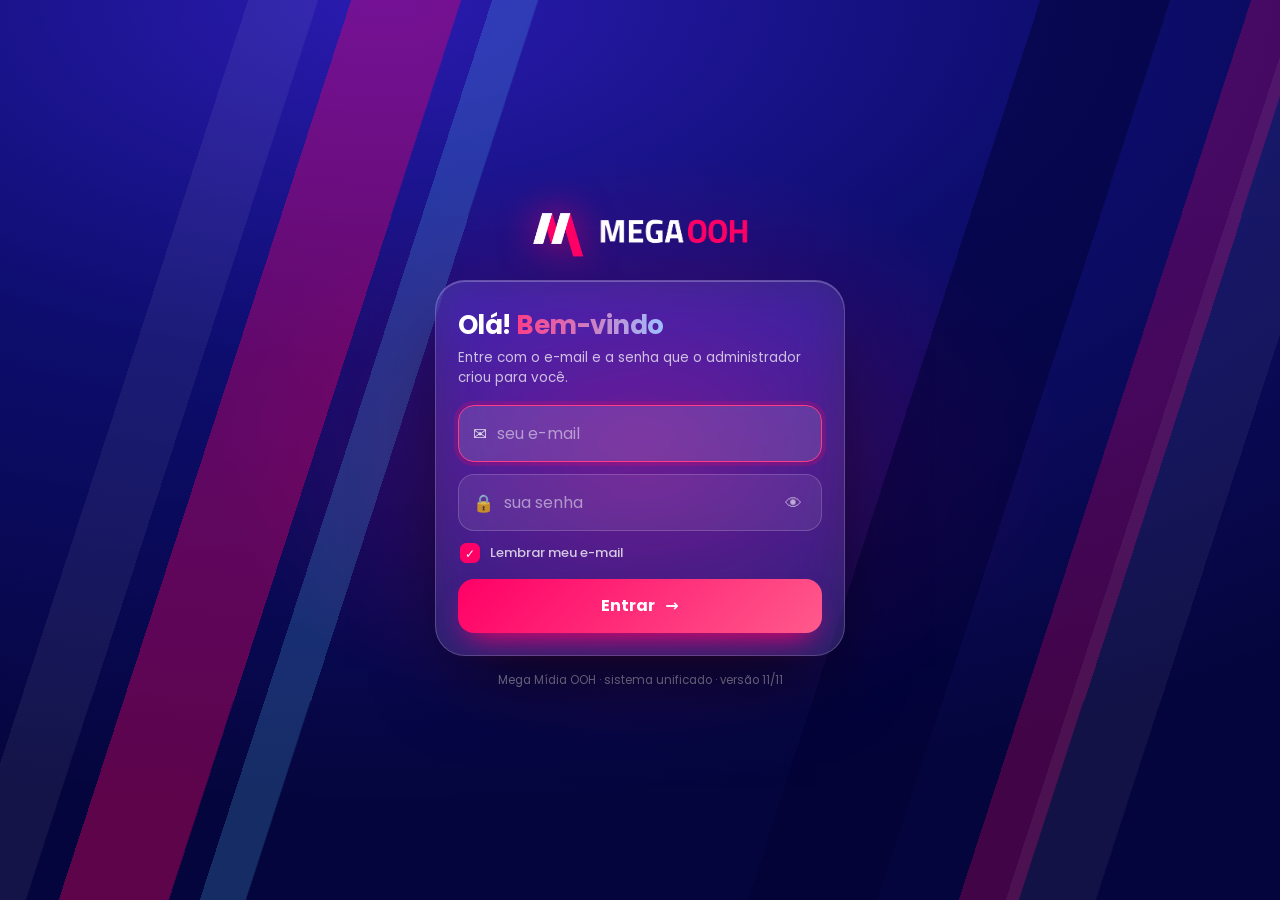
==== commit a55f3e3b: "Nova entrada no computador: faixas Mega, cortina e cidade à noite - Login no computador: fundo com a" ====
--- a/index.html
+++ b/index.html
@@ -14,10 +14,11 @@
 <meta name="apple-mobile-web-app-title" content="Mega">
 <link rel="apple-touch-icon" href="core/assets/app/apple-touch-icon.png">
 <link rel="stylesheet" href="core/app.css?v=20261110a">
-<link rel="stylesheet" href="core/casca.css?v=20261112d">
-<link rel="stylesheet" href="core/admin.css?v=20261112d">
+<link rel="stylesheet" href="core/casca.css?v=20261113h">
+<link rel="stylesheet" href="core/admin.css?v=20261113h">
 <link rel="stylesheet" href="core/avisos.css?v=20261112a">
 <link rel="stylesheet" href="core/protocolo.css?v=20261112b">
+<link rel="stylesheet" href="core/pi.css?v=20261113a">
 </head>
 <body>
 <div id="app"></div>
@@ -28,15 +29,16 @@
 <!-- 2) biblioteca do Supabase (um único cliente, compartilhado com os módulos) -->
 <script src="core/vendor/supabase.js?v=20261109n"></script>
 <!-- 3) quem pode ver o quê -->
-<script src="core/permissoes.js?v=20261112f"></script>
+<script src="core/permissoes.js?v=20261113d"></script>
 <!-- 4) casca: login, interface de cada perfil, ponte com os módulos -->
-<script src="core/admin.js?v=20261112f"></script>
-<script src="core/casca.js?v=20261112g"></script>
+<script src="core/admin.js?v=20261113d"></script>
+<script src="core/casca.js?v=20261113h"></script>
 <script src="core/backup.js?v=20261109n"></script>
 <script src="core/usuarios.js?v=20261110m"></script>
 <script>MEGA.iniciar();</script>
 <script src="core/app.js?v=20261110a"></script>
 <script src="core/avisos.js?v=20261112a"></script>
 <script src="core/protocolo.js?v=20261112b"></script>
+<script src="core/pi.js?v=20261113a"></script>
 </body>
 </html>
--- a/core/casca.css
+++ b/core/casca.css
@@ -389,3 +389,33 @@
 .login .cartao { border-color: #ffffff2e; box-shadow: 0 30px 60px -26px #00001fcc, inset 0 1px 0 #ffffff1f; }
 .login .campo { border-color: #ffffff2a; }
 .bv-dem { border-color: #ffffff2e; }
+
+
+/* ===== entrada no computador: faixas Mega no login + cortina de faixas ao entrar (celular não usa nada disto) ===== */
+.lg-fx { display: none; }
+.mg-cort { position: fixed; inset: 0 -22%; z-index: 99999; display: flex; pointer-events: none; }
+.mg-cort i { flex: 1; margin: 0 -40px; transform: skewX(-18deg) translateY(112%); will-change: transform; }
+.mg-cort i:nth-child(odd) { background: #ff0066; } .mg-cort i:nth-child(even) { background: #000066; } .mg-cort i:nth-child(3n) { background: #fff; }
+.mg-cort.sobe i { animation: cortSobe .5s cubic-bezier(.7,0,.3,1) both; }
+.mg-cort.sai i { animation: cortSai .6s cubic-bezier(.7,0,.3,1) both; }
+.mg-cort i:nth-child(2) { animation-delay: .05s; } .mg-cort i:nth-child(3) { animation-delay: .1s; } .mg-cort i:nth-child(4) { animation-delay: .15s; }
+.mg-cort i:nth-child(5) { animation-delay: .2s; } .mg-cort i:nth-child(6) { animation-delay: .25s; }
+@keyframes cortSobe { from { transform: skewX(-18deg) translateY(112%); } to { transform: skewX(-18deg) translateY(0); } }
+@keyframes cortSai { from { transform: skewX(-18deg) translateY(0); } to { transform: skewX(-18deg) translateY(-112%); } }
+@media (min-width: 801px) and (any-pointer: fine) and (prefers-reduced-motion: no-preference) {
+  .login { background: radial-gradient(120% 90% at 30% 0%, #2a1bb0, #0d0d6e 45%, #05053d); }
+  .login .lg-bl, .login .lg-grade { display: none; }
+  .lg-fx { display: block; position: absolute; inset: 0; overflow: hidden; pointer-events: none;
+    background: radial-gradient(600px 420px at calc(50% + var(--mx, 0) * 260px) calc(50% + var(--my, 0) * 200px), #ff006640, transparent 70%); }
+  .lg-fx i { position: absolute; top: -30%; height: 160%; border-radius: 8px; transform: skewX(-18deg); animation: lgFaixa var(--t) ease-in-out infinite alternate; will-change: transform; }
+  .lg-fx i:nth-child(1) { left: 8%; width: 70px; background: #ffffff0f; --t: 11s; } .lg-fx i:nth-child(2) { left: 16%; width: 110px; background: #ff006659; --t: 14s; }
+  .lg-fx i:nth-child(3) { left: 27%; width: 46px; background: #5cc8ff33; --t: 9s; } .lg-fx i:nth-child(4) { right: 20%; width: 130px; background: #00003380; --t: 16s; }
+  .lg-fx i:nth-child(5) { right: 9%; width: 60px; background: #ff00663d; --t: 12s; } .lg-fx i:nth-child(6) { right: 3%; width: 90px; background: #ffffff0d; --t: 10s; }
+  @keyframes lgFaixa { to { transform: skewX(-18deg) translateX(70px); } }
+  .login.saindo .lg-fx { animation: lgSome .5s forwards; }
+  .login .lg-in { perspective: 1100px; }
+  .login .cartao { transform: rotateY(calc(var(--mx, 0) * 6deg)) rotateX(calc(var(--my, 0) * -6deg)); transition: transform .15s ease-out; box-shadow: 0 40px 80px -30px #000c, inset 0 1px 0 #ffffff40; }
+  .login .btn { position: relative; overflow: hidden; }
+  .login .btn::after { content: ''; position: absolute; top: 0; bottom: 0; left: -60%; width: 40%; background: linear-gradient(100deg, transparent, #ffffff73, transparent); transform: skewX(-20deg); animation: lgBrilho 3.2s 1s infinite; pointer-events: none; }
+  @keyframes lgBrilho { 0%, 60% { left: -60%; } 100% { left: 130%; } }
+}
--- a/core/admin.css
+++ b/core/admin.css
@@ -385,3 +385,93 @@
 .adm .fundo { overflow: hidden; }
 .adm .fundo .fumaca { position: absolute; inset: 0; width: 100%; height: 100%; pointer-events: none; filter: blur(30px); transform: scale(1.15); }
 .adm.tema-branco .fundo .fumaca { opacity: .45; }
+
+/* ===================== menu lateral "Circuito" ===================== */
+.adm .trilho.circ { width: 236px; padding: 16px 12px 12px; align-items: stretch; gap: 0; }
+@media (min-width: 801px) { .adm .palco { left: 260px; } }
+.adm .trilho.circ .c-marca { display: flex; align-items: center; gap: 11px; padding: 0 6px 14px; margin-bottom: 4px; border-bottom: 1px solid var(--linha, #ffffff1c); cursor: pointer; }
+.adm .trilho.circ .c-marca img { width: 36px; filter: drop-shadow(0 0 12px #ff006699); transition: transform .25s; }
+.adm .trilho.circ .c-marca:hover img { transform: scale(1.08) rotate(-4deg); }
+.adm .trilho.circ .c-marca b { display: block; font-size: 15px; color: var(--tx); }
+.adm .trilho.circ .c-marca span { font-size: 11.5px; color: var(--tx2); }
+.adm .trilho.circ .c-lista { flex: 1; min-height: 0; overflow-y: auto; overflow-x: hidden; scrollbar-width: none; margin: 0 -4px; padding: 0 4px; }
+.adm .trilho.circ .c-lista::-webkit-scrollbar { display: none; }
+.adm .trilho.circ .c-grp { position: relative; padding: 8px 0 2px 16px; }
+.adm .trilho.circ .c-grp h5 { margin: 0 0 3px 8px; font-size: 11.5px; font-weight: 600; color: var(--tx2); display: flex; align-items: center; gap: 7px; }
+.adm .trilho.circ .c-grp h5 i { width: 7px; height: 7px; border-radius: 50%; background: var(--c); box-shadow: 0 0 10px var(--c); }
+.adm .trilho.circ .c-grp::before { content: ''; position: absolute; left: 7px; top: 30px; bottom: 10px; width: 2px; border-radius: 2px; background: #ffffff1c; }
+.adm .trilho.circ .c-pulso { position: absolute; left: 7px; width: 2px; height: 32px; border-radius: 2px; background: linear-gradient(var(--c), transparent); box-shadow: 0 0 10px var(--c); opacity: 0; transition: top .45s cubic-bezier(.3,1.2,.4,1), opacity .2s; }
+.adm .trilho.circ .c-grp.tem .c-pulso { opacity: 1; }
+.adm .trilho.circ .it { position: relative; width: 100%; height: 42px; padding: 0 10px; flex-direction: row; justify-content: flex-start; gap: 12px; border-radius: 14px; font-size: 14px; font-weight: 500; color: var(--tx2); overflow: hidden; transform: none; box-shadow: none; background: transparent; }
+.adm .trilho.circ .it .ic { width: 30px; height: 30px; border-radius: 10px; display: grid; place-items: center; background: #ffffff12; flex: none; transition: background .25s, box-shadow .25s, color .25s; }
+.adm .trilho.circ .it .ic svg { width: 18px; height: 18px; }
+.adm .trilho.circ .it .tx { white-space: nowrap; overflow: hidden; text-overflow: ellipsis; }
+.adm .trilho.circ .it::before { content: ''; position: absolute; inset: 0; border-radius: 14px; background: linear-gradient(90deg, color-mix(in srgb, var(--c) 30%, transparent), transparent 80%); opacity: 0; transform: translateX(-30%); transition: opacity .3s, transform .3s; }
+.adm .trilho.circ .it > * { position: relative; }
+.adm .trilho.circ .it:hover { color: var(--tx); background: transparent; transform: none; }
+.adm .trilho.circ .it:hover::before { opacity: 1; transform: none; }
+.adm .trilho.circ .it:hover .ic { background: var(--c); color: #fff; box-shadow: 0 0 18px -2px var(--c); }
+.adm .trilho.circ .it.on { color: var(--tx); font-weight: 700; background: transparent; box-shadow: none; }
+.adm .trilho.circ .it.on .ic { background: var(--c); color: #fff; box-shadow: 0 0 22px var(--c), inset 0 0 0 1px #ffffff55; }
+.adm .trilho.circ .it.on::after { content: ''; position: absolute; right: 10px; top: 50%; width: 8px; height: 8px; margin-top: -4px; border-radius: 50%; background: var(--c); box-shadow: 0 0 12px var(--c); }
+.adm .trilho.circ .it:focus-visible { outline: 2px solid var(--c); outline-offset: -2px; }
+.adm .trilho.circ .c-rod { margin-top: 10px; display: flex; align-items: center; gap: 10px; padding: 8px; border-radius: 16px; background: #00000026; }
+.adm .trilho.circ .c-rod .avatar { width: 36px; height: 36px; border-radius: 12px; flex: none; }
+.adm .trilho.circ .quem-t { min-width: 0; flex: 1; font-size: 13px; color: var(--tx); line-height: 1.25; }
+.adm .trilho.circ .quem-t b { display: block; }
+.adm .trilho.circ .quem-t span { font-size: 11px; color: var(--tx2); }
+.adm .trilho.circ .sair-t { width: 36px; height: 36px; border-radius: 11px; flex: none; }
+.adm.tema-branco .trilho.circ .it .ic { background: #00006612; }
+/* menu do celular agrupado com as mesmas cores */
+.adm .folha .f-grp { font-size: 11.5px; font-weight: 600; color: var(--c); padding: 10px 12px 2px; }
+.adm .folha .opcao.on { box-shadow: inset 3px 0 0 var(--c); }
+.adm .folha .opcao.on b { color: #fff; }
+@media (max-width: 1100px) and (min-width: 801px) { .adm .trilho.circ { width: 200px; } .adm .palco { left: 224px; } }
+@media (prefers-reduced-motion: reduce) { .adm .trilho.circ * { transition: none !important; } }
+
+/* ---------- recolher o menu quando um módulo está aberto ---------- */
+@media (min-width: 801px) {
+  .adm .trilho.circ { transition: width .38s cubic-bezier(.3,1,.4,1), box-shadow .3s, background .3s; }
+  .adm .palco { transition: left .38s cubic-bezier(.3,1,.4,1); }
+  .adm.recolhido .palco { left: 100px; }
+  .adm.recolhido .trilho.circ { width: 76px; }
+  .adm .trilho.circ .tx, .adm .trilho.circ .c-grp h5 span, .adm .trilho.circ .c-marca > div, .adm .trilho.circ .quem-t { transition: opacity .25s .12s; }
+  .adm.recolhido .trilho.circ:not(:hover) .tx,
+  .adm.recolhido .trilho.circ:not(:hover) .c-grp h5 span,
+  .adm.recolhido .trilho.circ:not(:hover) .c-marca > div,
+  .adm.recolhido .trilho.circ:not(:hover) .quem-t,
+  .adm.recolhido .trilho.circ:not(:hover) .it.on::after { opacity: 0; transition-delay: 0s; }
+  .adm.recolhido .trilho.circ:not(:hover) .c-grp { padding-left: 0; }
+  .adm.recolhido .trilho.circ:not(:hover) .c-grp::before, .adm.recolhido .trilho.circ:not(:hover) .c-pulso { opacity: 0; }
+  .adm.recolhido .trilho.circ:not(:hover) .c-grp h5 { margin-left: 22px; }
+  .adm.recolhido .trilho.circ:not(:hover) .it { padding: 0 11px; }
+  .adm.recolhido .trilho.circ:not(:hover) .c-marca { padding-left: 8px; }
+  .adm.recolhido .trilho.circ:not(:hover) .c-rod { padding: 8px 0; flex-direction: column; background: transparent; }
+  .adm .trilho.circ .c-grp { transition: padding .3s; }
+  .adm .trilho.circ .it { transition: padding .3s, color .2s; }
+  /* ao passar o mouse, abre por cima do conteúdo (o conteúdo não pula) */
+  .adm.recolhido .trilho.circ:hover { width: 236px; transition-delay: .12s; background: #0d0b55f0; box-shadow: 30px 0 60px -20px #000000aa, var(--sombra); }
+  .adm.tema-branco.recolhido .trilho.circ:hover { background: #fffffff2; }
+}
+
+
+/* ===== cidade à noite atrás do vidro: só no admin, só no computador (tema escuro) ===== */
+.adm .cidade { display: none; }
+@media (min-width: 801px) and (any-pointer: fine) and (prefers-reduced-motion: no-preference) {
+  .adm.com-cidade .cidade { display: block; position: absolute; inset: 0; overflow: hidden; opacity: .5; background: linear-gradient(180deg, #0a0850 0%, #2a1690 55%, #b0126e 100%);
+    transform-origin: 50% 70%; transition: transform 1.3s cubic-bezier(.2,.8,.2,1), opacity .6s; }
+  .adm.com-cidade.pre .cidade { transform: scale(2.2) translate(6%, -8%); transition: none; }
+  .adm.com-cidade.recolhido .cidade { opacity: .2; }
+  .adm .cidade .lua { position: absolute; right: 16%; top: 12%; width: 90px; height: 90px; border-radius: 50%; background: radial-gradient(circle at 35% 35%, #fff, #ffd9ec 60%, #ff9cc8); box-shadow: 0 0 80px 20px #ff7eb355; transform: translate(calc(var(--mx, 0) * -14px), calc(var(--my, 0) * -10px)); }
+  .adm .cidade .cam { position: absolute; left: -3%; bottom: 0; width: 106%; height: 74%; }
+  .adm .cidade .c1 { transform: translateX(calc(var(--mx, 0) * -10px)); } .adm .cidade .c2 { transform: translateX(calc(var(--mx, 0) * -24px)); } .adm .cidade .c3 { transform: translateX(calc(var(--mx, 0) * -46px)) translateY(4%); }
+  .adm .cidade .led > rect:first-child { fill: #ff0066; filter: drop-shadow(0 0 14px #ff0066); }
+  .adm .cidade .l2 > rect:first-child { fill: #5cc8ff; filter: drop-shadow(0 0 14px #5cc8ff); } .adm .cidade .l3 > rect:first-child { fill: #ffb547; filter: drop-shadow(0 0 12px #ffb547); }
+  .adm .cidade .l1 { animation: cidPisca 5s infinite; } .adm .cidade .l2 { animation: cidPisca 7s 1.2s infinite; } .adm .cidade .l3 { animation: cidPisca 6s 2.4s infinite; }
+  @keyframes cidPisca { 0%, 44%, 50%, 100% { opacity: 1; } 46% { opacity: .35; } 48% { opacity: .9; } 49% { opacity: .5; } }
+  .adm.com-cidade.recolhido .cidade .led { animation-play-state: paused; }
+  .adm.chega .trilho { animation: admLado .7s .35s cubic-bezier(.2,.9,.3,1.05) both; }
+  .adm.chega .palco { animation: admSobe .7s .5s cubic-bezier(.2,.9,.3,1.05) both; }
+  @keyframes admLado { from { opacity: 0; transform: translateX(-40px); } }
+  @keyframes admSobe { from { opacity: 0; transform: translateY(22px); } }
+}
--- a/core/pi.css
+++ b/core/pi.css
@@ -0,0 +1,15 @@
+/* PI de repasse — complementa os estilos do Protocolo (prt-*) */
+.pi .pi-esc{width:1123px;transform-origin:0 0}
+.pi-h3{margin:18px 0 8px;font-size:14px;font-weight:700;color:var(--tx,#000066)}
+.pi-itens{display:flex;flex-direction:column;gap:8px;margin-bottom:8px}
+.pi-it{display:grid;grid-template-columns:28px minmax(0,1fr) 64px 120px 34px;gap:8px;align-items:start}
+.pi-it .pi-n{font-weight:700;color:#ff0066;font-size:13px;padding-top:10px}
+.pi-loc{display:flex;flex-direction:column;gap:6px;min-width:0}
+.pi-it input{width:100%;box-sizing:border-box;background:var(--campo,#f5f6fb);border:1px solid var(--borda,#e3e6f2);border-radius:12px;padding:9px 11px;color:var(--tx,#000066);font:500 13px Poppins,system-ui,sans-serif;outline:none}
+.adm .pi-it input{background:#ffffff1a}.adm .pi-it input::placeholder{color:#ffffff80}
+.pi-it input:focus{border-color:#ff0066;box-shadow:0 0 0 3px #ff006633}
+.pi-res{margin-top:10px;font-size:13px;font-weight:600;color:var(--tx,#000066);background:var(--vidro2,#eef0f8);border-radius:12px;padding:9px 13px}
+.pi-fat{display:grid;grid-template-columns:repeat(4,minmax(0,1fr));gap:6px 12px;color:var(--tx,#000066);font-size:13px}
+.pi-fat label{display:flex;gap:6px;align-items:center;cursor:pointer}
+.pi-fat input{accent-color:#ff0066;width:16px;height:16px}
+@media (max-width:700px){.pi-it{grid-template-columns:22px minmax(0,1fr) 34px}.pi-it .pi-q,.pi-it .pi-v{grid-column:2}.pi-fat{grid-template-columns:1fr 1fr}}
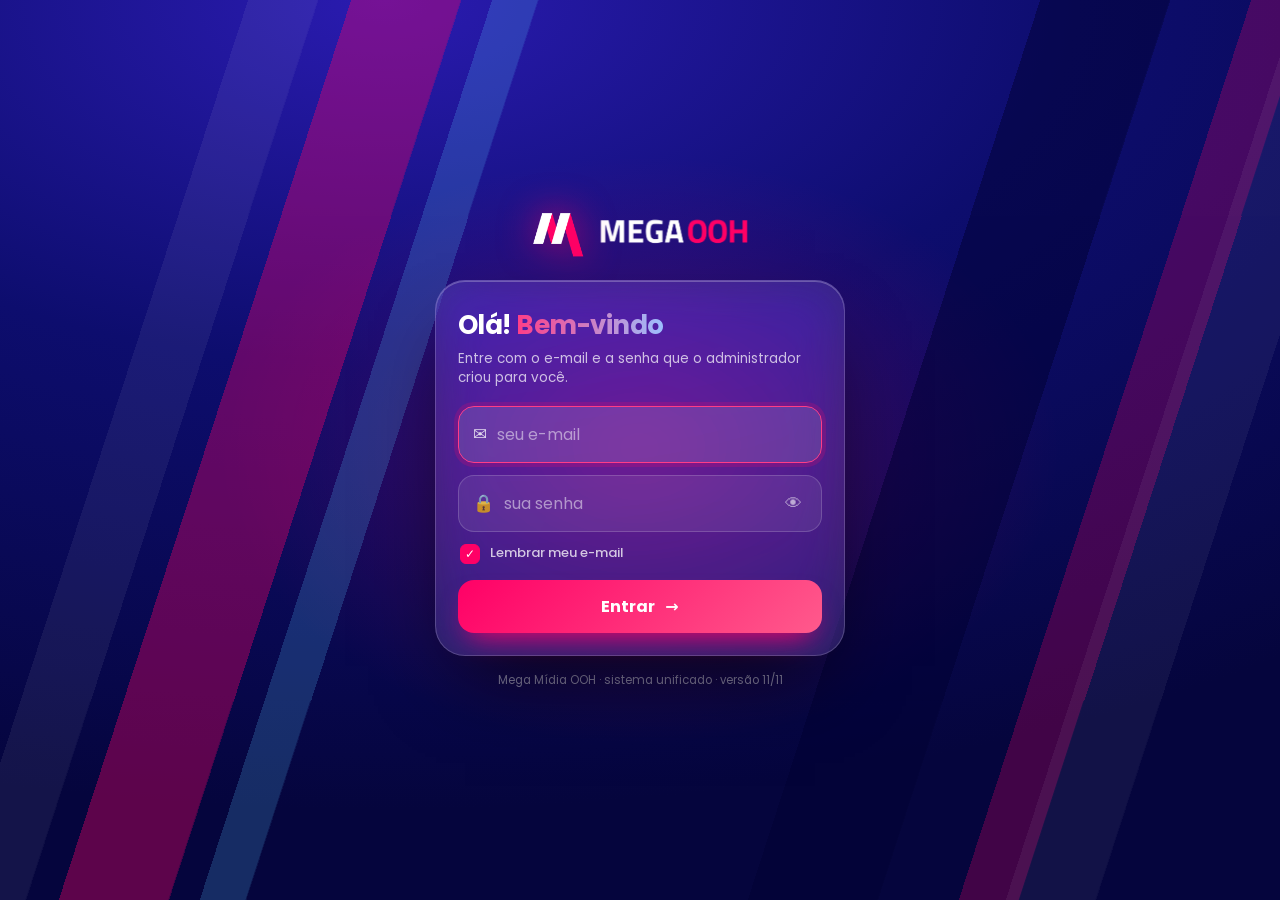
==== commit 0d7c6024: "Lista de pontos de LED animada na Visão geral - Quadros de LED (MEGA, MEGA/R2, Terceiros): ao passar" ====
--- a/index.html
+++ b/index.html
@@ -15,7 +15,7 @@
 <link rel="apple-touch-icon" href="core/assets/app/apple-touch-icon.png">
 <link rel="stylesheet" href="core/app.css?v=20261110a">
 <link rel="stylesheet" href="core/casca.css?v=20261113h">
-<link rel="stylesheet" href="core/admin.css?v=20261113h">
+<link rel="stylesheet" href="core/admin.css?v=20261113j">
 <link rel="stylesheet" href="core/avisos.css?v=20261112a">
 <link rel="stylesheet" href="core/protocolo.css?v=20261112b">
 <link rel="stylesheet" href="core/pi.css?v=20261113a">
@@ -31,8 +31,8 @@
 <!-- 3) quem pode ver o quê -->
 <script src="core/permissoes.js?v=20261113d"></script>
 <!-- 4) casca: login, interface de cada perfil, ponte com os módulos -->
-<script src="core/admin.js?v=20261113d"></script>
-<script src="core/casca.js?v=20261113h"></script>
+<script src="core/admin.js?v=20261113j"></script>
+<script src="core/casca.js?v=20261113i"></script>
 <script src="core/backup.js?v=20261109n"></script>
 <script src="core/usuarios.js?v=20261110m"></script>
 <script>MEGA.iniciar();</script>
--- a/core/admin.css
+++ b/core/admin.css
@@ -458,10 +458,10 @@
 /* ===== cidade à noite atrás do vidro: só no admin, só no computador (tema escuro) ===== */
 .adm .cidade { display: none; }
 @media (min-width: 801px) and (any-pointer: fine) and (prefers-reduced-motion: no-preference) {
-  .adm.com-cidade .cidade { display: block; position: absolute; inset: 0; overflow: hidden; opacity: .5; background: linear-gradient(180deg, #0a0850 0%, #2a1690 55%, #b0126e 100%);
-    transform-origin: 50% 70%; transition: transform 1.3s cubic-bezier(.2,.8,.2,1), opacity .6s; }
+  .adm.com-cidade .cidade { display: block; position: absolute; inset: 0; overflow: hidden; opacity: 0; background: linear-gradient(180deg, #0a0850 0%, #2a1690 55%, #b0126e 100%);
+    transform-origin: 50% 70%; transition: transform 1.3s cubic-bezier(.2,.8,.2,1), opacity 1s; }
+  .adm.com-cidade.chega .cidade { opacity: .6; }
   .adm.com-cidade.pre .cidade { transform: scale(2.2) translate(6%, -8%); transition: none; }
-  .adm.com-cidade.recolhido .cidade { opacity: .2; }
   .adm .cidade .lua { position: absolute; right: 16%; top: 12%; width: 90px; height: 90px; border-radius: 50%; background: radial-gradient(circle at 35% 35%, #fff, #ffd9ec 60%, #ff9cc8); box-shadow: 0 0 80px 20px #ff7eb355; transform: translate(calc(var(--mx, 0) * -14px), calc(var(--my, 0) * -10px)); }
   .adm .cidade .cam { position: absolute; left: -3%; bottom: 0; width: 106%; height: 74%; }
   .adm .cidade .c1 { transform: translateX(calc(var(--mx, 0) * -10px)); } .adm .cidade .c2 { transform: translateX(calc(var(--mx, 0) * -24px)); } .adm .cidade .c3 { transform: translateX(calc(var(--mx, 0) * -46px)) translateY(4%); }
@@ -469,9 +469,45 @@
   .adm .cidade .l2 > rect:first-child { fill: #5cc8ff; filter: drop-shadow(0 0 14px #5cc8ff); } .adm .cidade .l3 > rect:first-child { fill: #ffb547; filter: drop-shadow(0 0 12px #ffb547); }
   .adm .cidade .l1 { animation: cidPisca 5s infinite; } .adm .cidade .l2 { animation: cidPisca 7s 1.2s infinite; } .adm .cidade .l3 { animation: cidPisca 6s 2.4s infinite; }
   @keyframes cidPisca { 0%, 44%, 50%, 100% { opacity: 1; } 46% { opacity: .35; } 48% { opacity: .9; } 49% { opacity: .5; } }
-  .adm.com-cidade.recolhido .cidade .led { animation-play-state: paused; }
   .adm.chega .trilho { animation: admLado .7s .35s cubic-bezier(.2,.9,.3,1.05) both; }
   .adm.chega .palco { animation: admSobe .7s .5s cubic-bezier(.2,.9,.3,1.05) both; }
   @keyframes admLado { from { opacity: 0; transform: translateX(-40px); } }
   @keyframes admSobe { from { opacity: 0; transform: translateY(22px); } }
 }
+
+/* pontinhos de LED nas bordas do painel (admin, computador, tema escuro) */
+.adm .pontos { display: none; }
+@media (min-width: 801px) and (any-pointer: fine) {
+  .adm.tema-vidro .pontos { display: block; position: absolute; inset: 0; pointer-events: none; opacity: .55;
+    background-image: radial-gradient(circle, #ff4d8d 1.6px, transparent 2px), radial-gradient(circle, #5cc8ff 1.6px, transparent 2px);
+    background-size: 18px 18px, 18px 18px; background-position: 0 0, 9px 9px;
+    -webkit-mask-image: radial-gradient(ellipse 60% 55% at 50% 45%, transparent 60%, #000 100%); mask-image: radial-gradient(ellipse 60% 55% at 50% 45%, transparent 60%, #000 100%); }
+}
+@media (min-width: 801px) and (any-pointer: fine) and (prefers-reduced-motion: no-preference) {
+  .adm.tema-vidro .pontos { animation: ptsRespira 7s ease-in-out infinite alternate; }
+  @keyframes ptsRespira { from { opacity: .35; } to { opacity: .62; } }
+}
+
+/* ===== quadros de LED: lista que "acende" ao passar o mouse ===== */
+.tl-box { position: relative; overflow: hidden; transition: transform .25s cubic-bezier(.3,1.4,.5,1), background .18s, box-shadow .25s, border-color .2s; }
+.tl-box::after { content: ''; position: absolute; top: 0; bottom: 0; left: -70%; width: 45%; background: linear-gradient(100deg, transparent, #ffffff2e, transparent); transform: skewX(-20deg); pointer-events: none; }
+.tl-box:hover, .tl-box:focus-visible { transform: translateY(-4px); border-color: #ffffff66 !important; }
+.tl-box:hover::after, .tl-box:focus-visible::after { left: 130%; transition: left .7s ease; }
+.tl-box .tl-ico { transition: transform .3s cubic-bezier(.3,1.6,.5,1), box-shadow .3s; }
+.tl-box:hover .tl-ico, .tl-box:focus-visible .tl-ico { transform: scale(1.1) rotate(-6deg); }
+.tl-box.t1:hover .tl-ico { box-shadow: 0 0 26px #ff0066cc; } .tl-box.t2:hover .tl-ico { box-shadow: 0 0 26px #7a6bffcc; } .tl-box.t3:hover .tl-ico { box-shadow: 0 0 26px #f59e0bcc; }
+.tl-pop { --c: #ff0066; transform-origin: 12% 0; animation: tlAbre .36s cubic-bezier(.2,1.25,.35,1) both; }
+.tl-pop.t2 { --c: #7a6bff; } .tl-pop.t3 { --c: #f59e0b; }
+.adm.tema-vidro .tl-pop, .tl-pop { box-shadow: 0 24px 50px -16px #000020cc, 0 0 0 1px color-mix(in srgb, var(--c) 45%, transparent), 0 0 44px -14px var(--c); }
+@keyframes tlAbre { from { opacity: 0; transform: translateY(-10px) scale(.94); } }
+.tl-pop-cab { overflow: hidden; z-index: 2; }
+.tl-pop-cab::after { content: ''; position: absolute; left: 0; right: 0; bottom: -1px; height: 2px; background: linear-gradient(90deg, var(--c), transparent 80%); transform-origin: left; animation: tlRisco .6s .12s cubic-bezier(.2,.8,.2,1) both; }
+@keyframes tlRisco { from { transform: scaleX(0); } }
+.tl-g > b, .tl-g > .tl-n { animation: tlItem .35s .1s cubic-bezier(.2,.8,.2,1) both; }
+.tl-g ol { list-style: none; padding-left: 0; counter-reset: tl; }
+.tl-g ol li { position: relative; counter-increment: tl; padding: 3px 8px 3px 34px; border-radius: 9px; animation: tlItem .34s cubic-bezier(.2,.8,.2,1) both; animation-delay: calc(.14s + var(--i, 0) * 22ms); transition: background .15s, padding-left .2s; }
+.tl-g ol li::before { content: counter(tl); position: absolute; left: 6px; top: 4px; min-width: 20px; height: 17px; padding: 0 3px; border-radius: 6px; display: grid; place-items: center; font-size: 10.5px; font-weight: 700; color: #fff; background: color-mix(in srgb, var(--c) 55%, transparent); font-variant-numeric: tabular-nums; transition: background .15s, box-shadow .15s; }
+.tl-g ol li:hover { background: color-mix(in srgb, var(--c) 22%, transparent); padding-left: 38px; }
+.tl-g ol li:hover::before { background: var(--c); box-shadow: 0 0 12px var(--c); }
+@keyframes tlItem { from { opacity: 0; transform: translateX(-12px); } }
+@media (prefers-reduced-motion: reduce) { .tl-pop, .tl-pop *, .tl-pop *::before, .tl-pop *::after, .tl-box, .tl-box * { animation: none !important; transition: none !important; } }
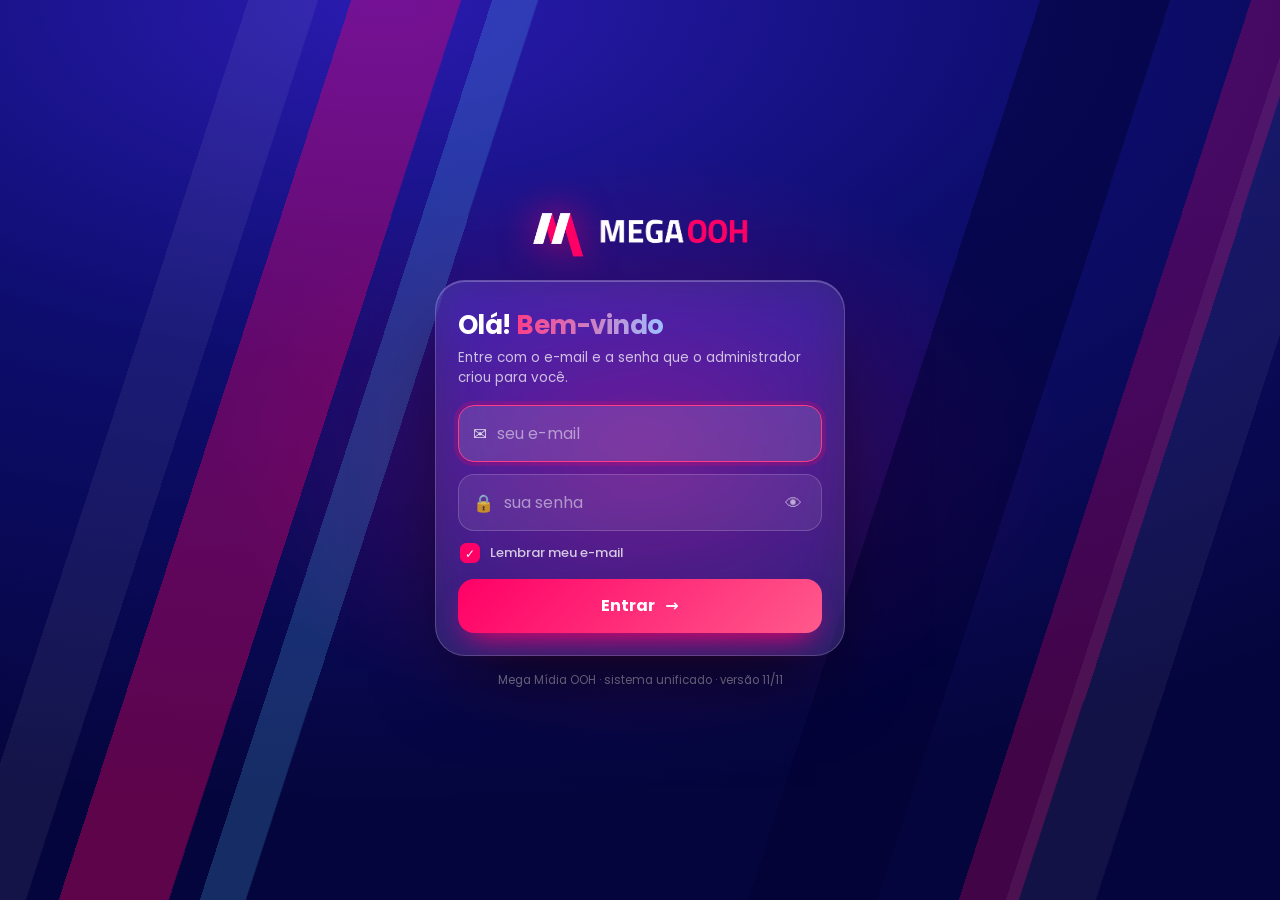
==== commit e0078892: "Padrão visual único nos módulos (computador) e lista de LED animada - Operacional, Comercial e R2 no" ====
--- a/index.html
+++ b/index.html
@@ -14,7 +14,7 @@
 <meta name="apple-mobile-web-app-title" content="Mega">
 <link rel="apple-touch-icon" href="core/assets/app/apple-touch-icon.png">
 <link rel="stylesheet" href="core/app.css?v=20261110a">
-<link rel="stylesheet" href="core/casca.css?v=20261113h">
+<link rel="stylesheet" href="core/casca.css?v=20261113k">
 <link rel="stylesheet" href="core/admin.css?v=20261113j">
 <link rel="stylesheet" href="core/avisos.css?v=20261112a">
 <link rel="stylesheet" href="core/protocolo.css?v=20261112b">
--- a/core/casca.css
+++ b/core/casca.css
@@ -419,3 +419,18 @@
   .login .btn::after { content: ''; position: absolute; top: 0; bottom: 0; left: -60%; width: 40%; background: linear-gradient(100deg, transparent, #ffffff73, transparent); transform: skewX(-20deg); animation: lgBrilho 3.2s 1s infinite; pointer-events: none; }
   @keyframes lgBrilho { 0%, 60% { left: -60%; } 100% { left: 130%; } }
 }
+
+/* ===== computador, perfis que não são admin: mesmo fundo escuro do admin (os módulos já vêm no tema escuro) ===== */
+@media (min-width: 801px) {
+  body { background: linear-gradient(135deg, #0a0a55 0%, #10107a 40%, #1d46b8 80%, #3a2a9a 100%) fixed; }
+  #app:not(.com-admin) .painel.area:not(:has(.conteudo.inicio)) { background: var(--paper); }
+  .painel iframe { background: transparent; }
+  #app:not(.com-admin) .palco, #app:not(.com-admin) .painel, #app:not(.com-admin) .painel.area:has(.conteudo.inicio) { background: transparent; }
+  #app:not(.com-admin) .painel.area:not(:has(.conteudo.inicio)) { background: var(--paper); }
+  #app:not(.com-admin) .topo-inicio .sau, #app:not(.com-admin) .topo-inicio .data, #app:not(.com-admin) .ini-local { color: #ffffffb8; }
+  #app:not(.com-admin) .topo-inicio .relogio { color: #fff; }
+  #app:not(.com-admin) .atalho { background: #ffffff14; border-color: #ffffff2e; color: #fff; -webkit-backdrop-filter: blur(14px); backdrop-filter: blur(14px); transition: transform .25s cubic-bezier(.3,1.4,.5,1), background .2s, border-color .2s; }
+  #app:not(.com-admin) .atalho:hover { background: #ffffff24; border-color: var(--pink); box-shadow: 0 18px 40px -18px #000020cc; transform: translateY(-4px); }
+  #app:not(.com-admin) .atalho .bolinha { background: var(--pink); box-shadow: 0 10px 22px -8px var(--pink); }
+  #app:not(.com-admin) .atalho .txt small, #app:not(.com-admin) .atalho .seta { color: #ffffffb3; }
+}
